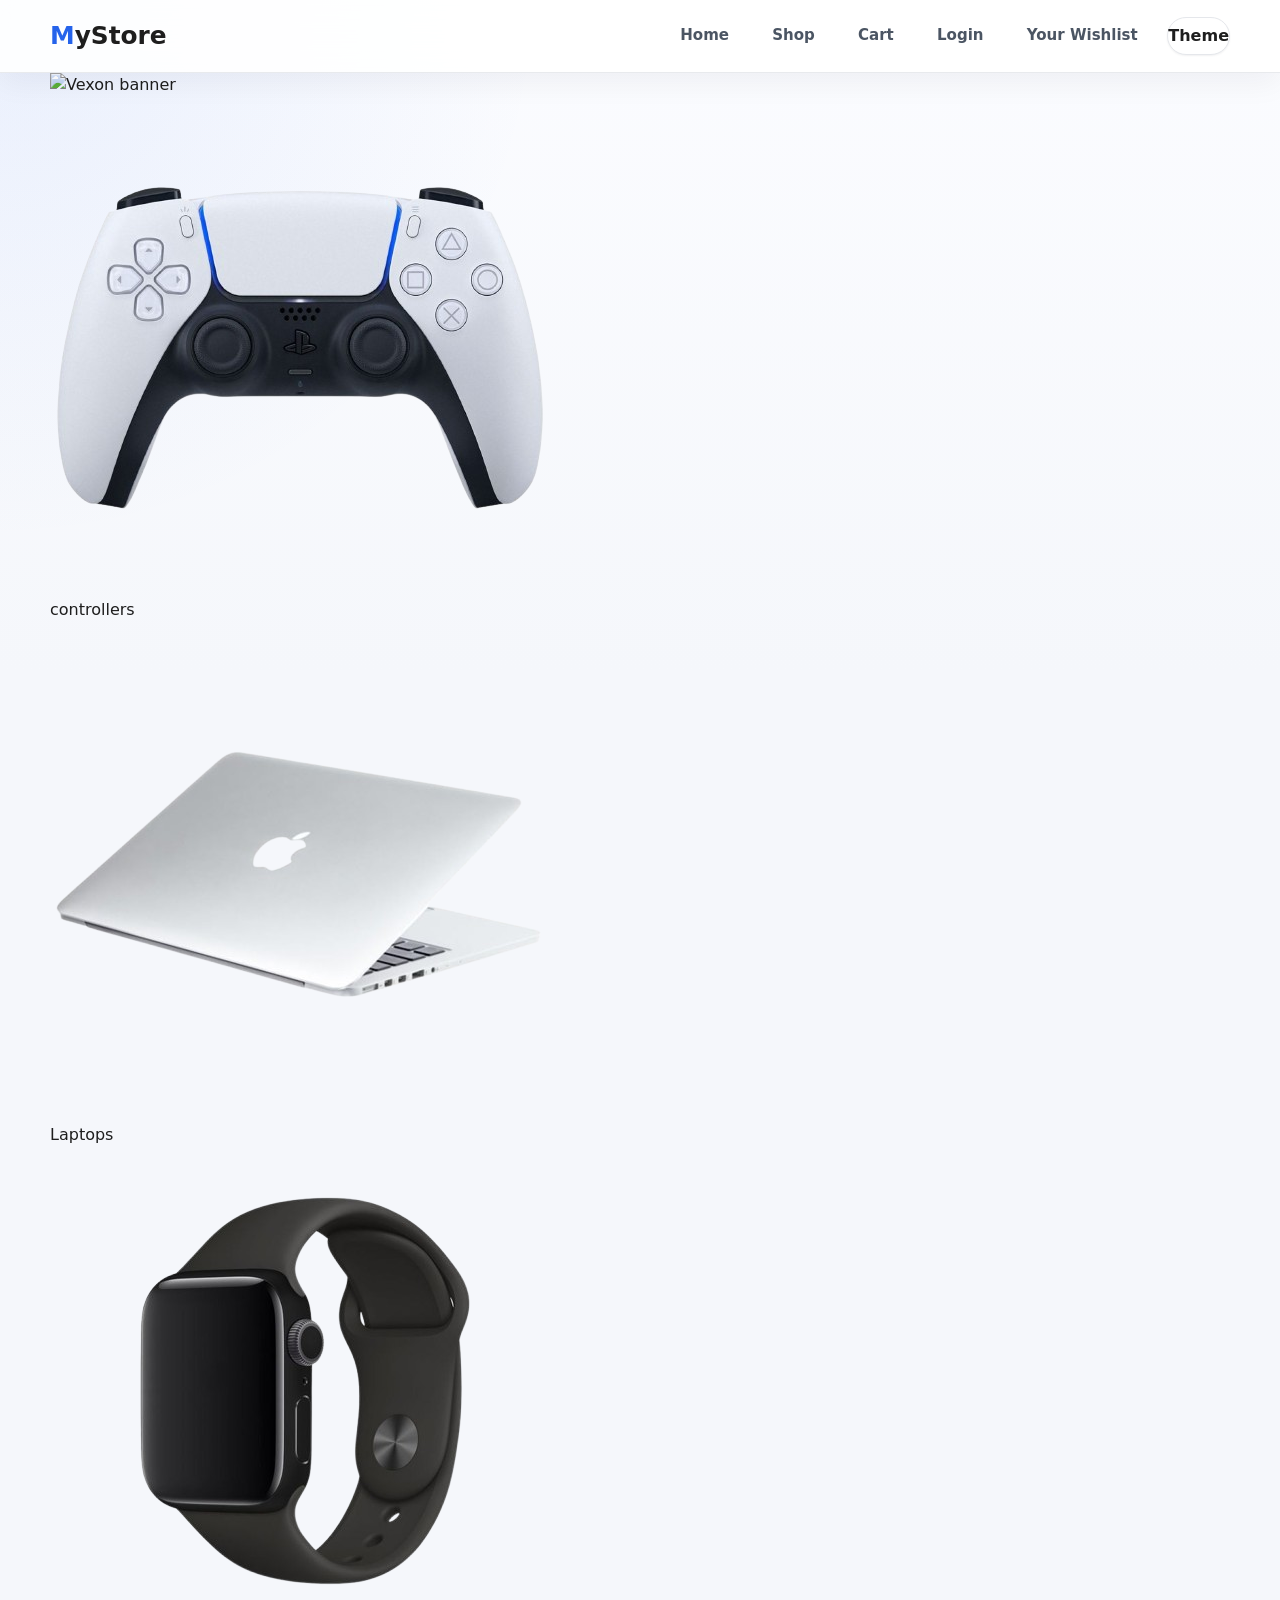
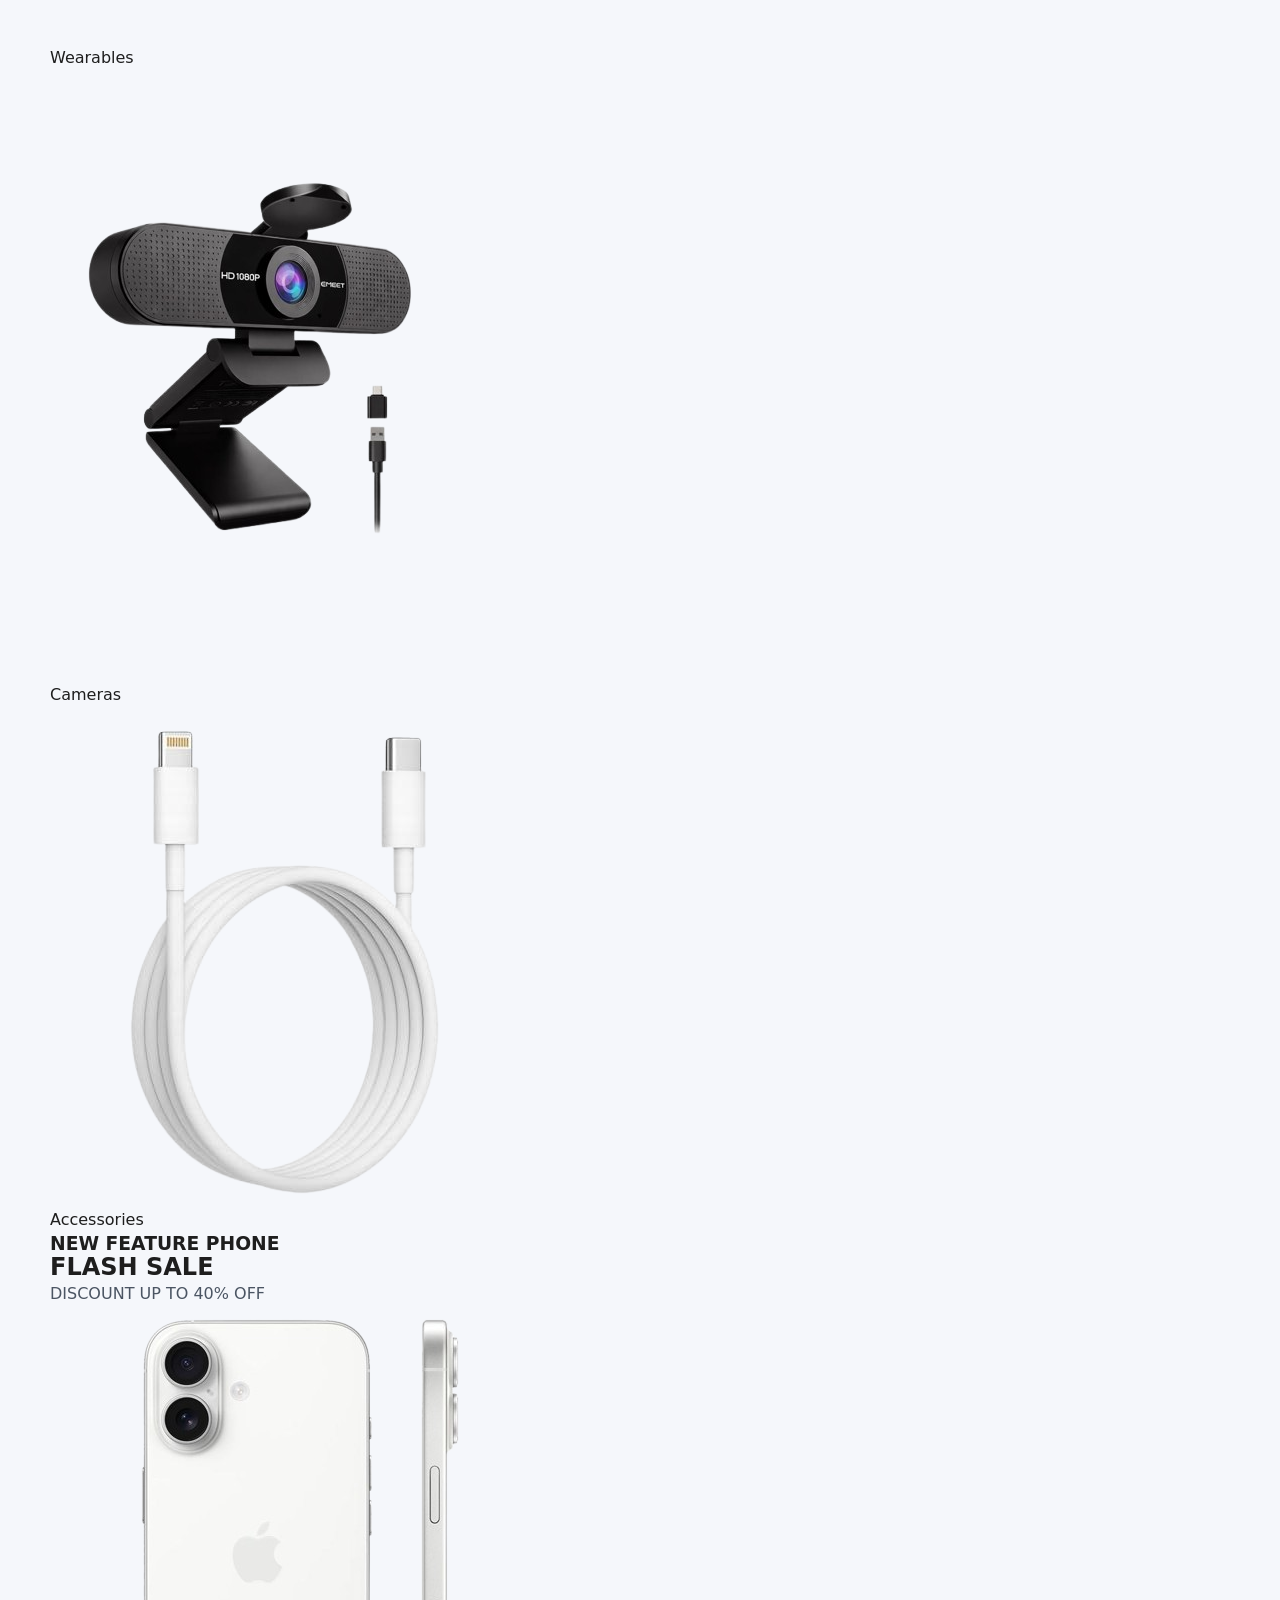
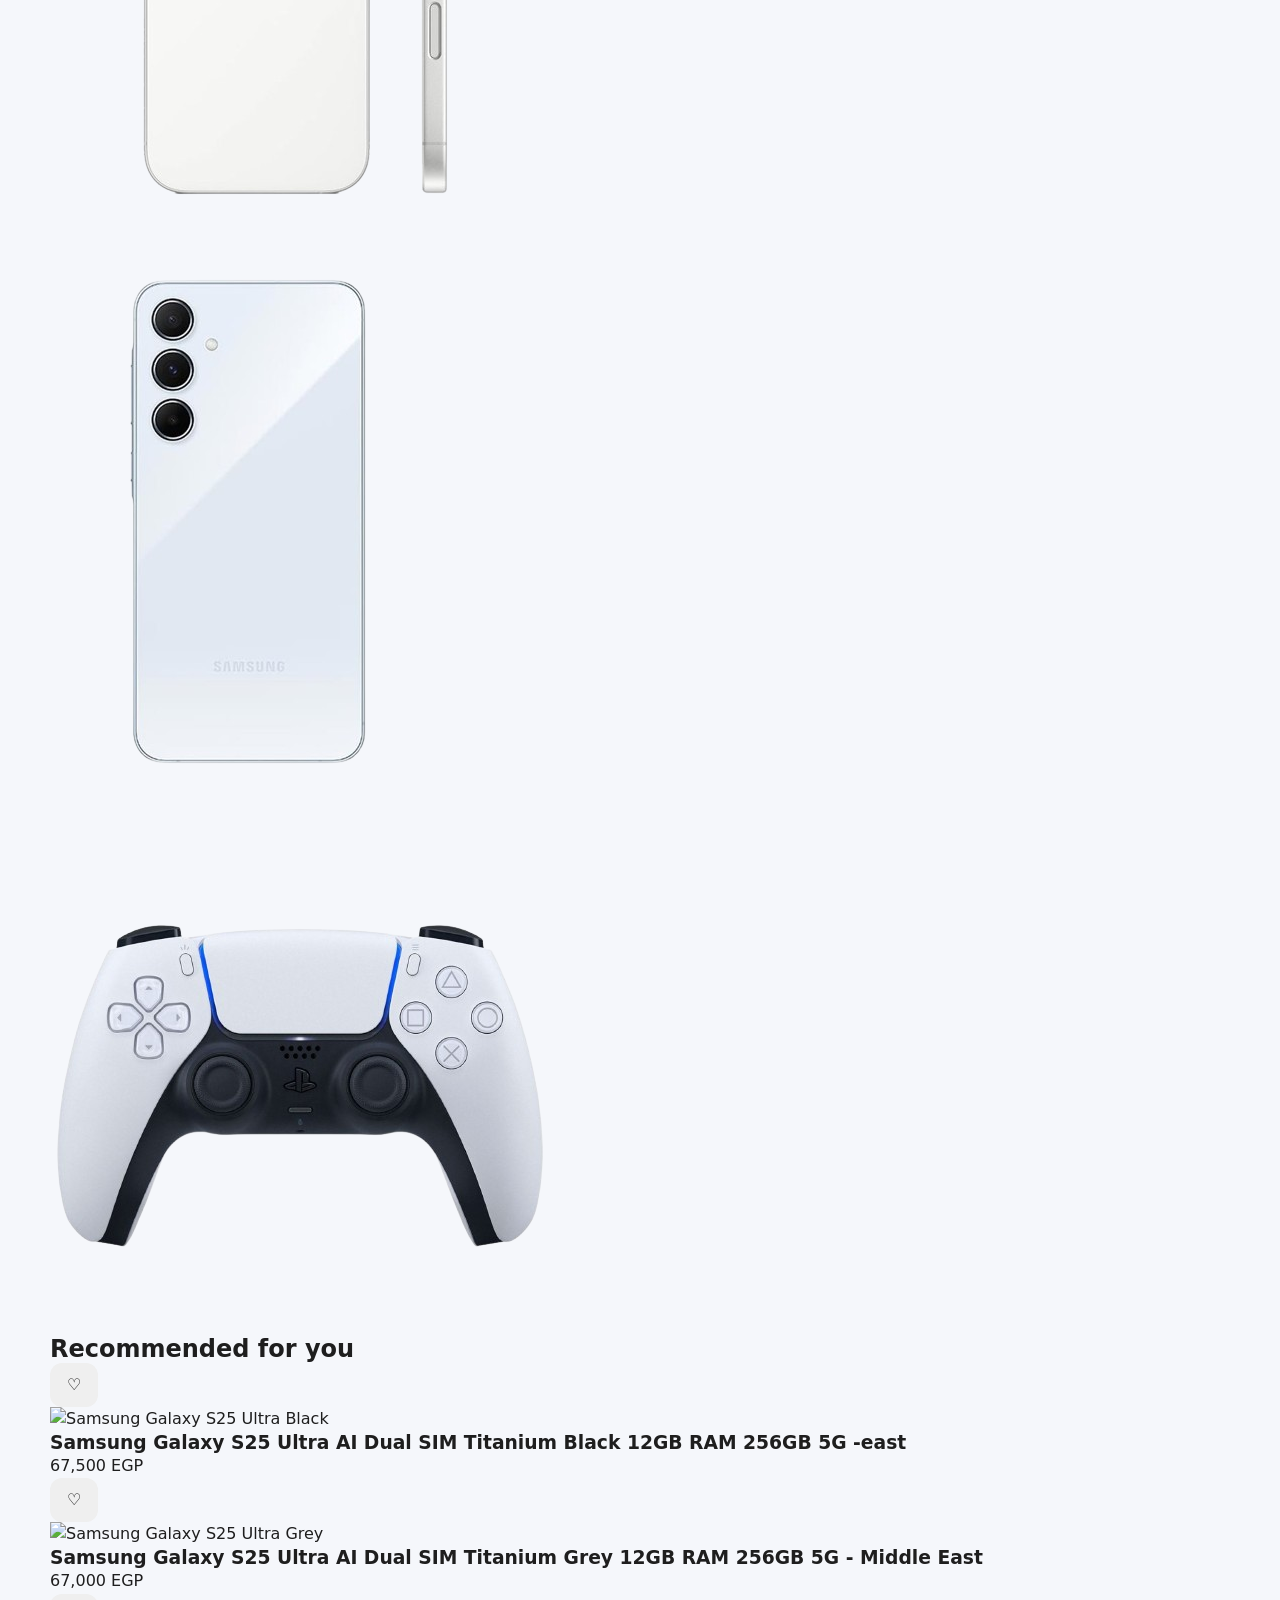
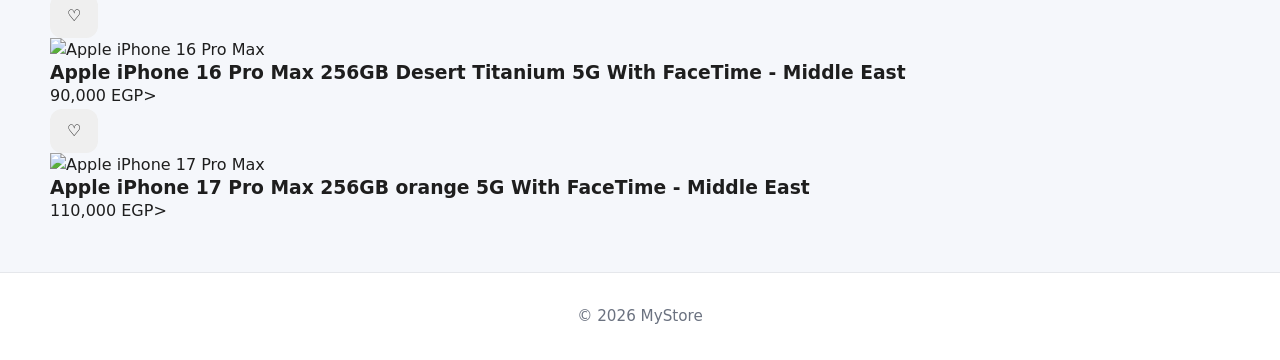
==== pages/index.html @ 829895e4 "Create index.html" ====
<!DOCTYPE html>
<html lang="en">
<head>
  <meta charset="UTF-8" />
  <meta name="viewport" content="width=device-width, initial-scale=1.0"/>
  <title>MyStore</title>
  <link rel="stylesheet" href="../css/style.css">
  <link rel="stylesheet" href="../css/light-theme.css" id="theme-link">
  <link rel="stylesheet" href="../css/index-style.css">
</head>
<body>
      <!-- Navbar -->
  <header id="navbar"></header>

    <!-- Main Content -->
    <main class="container">

        <!-- Main Banner -->
        <section class="main-banner">
            <img src="" alt="Vexon banner" class="banner-img">
        </section>

        <!-- Categories Section -->
        <section class="categories">
            <div class="category-item">
                <div class="controller-container">
                    <img src="../images/products/ps5-controller.png" alt="controller">
                </div>
                <span>controllers</span>
            </div>
            
            <div class="category-item">
                <div class="laptops-container">
                    <img src="../images/products/macbook-pro.png" alt="Laptops">
                </div>
                <span>Laptops</span>
            </div>
            
            <div class="category-item">
                <div class="wearables-container">
                    <img src="../images/products/watch.png" alt="Wearables">
                </div>
                <span>Wearables</span>
            </div>
            
            <div class="category-item">
                <div class="cameras-container">
                    <img src="../images/products/webcam.png" alt="Cameras">
                </div>
                <span>Cameras</span>
            </div>

            <div class="category-item">
                <div class="accessories-container">
                    <img src="../images/products/charging-cable.png" alt="Footwear">
                </div>
                <span>Accessories</span>
            </div>

        </section>

    <!-- Flash Sale Section -->
        <section class="flash-sale">
            <div class="flash-content">
                <div class="flash-text">
                    <h3>NEW FEATURE PHONE</h3>
                    <h2>FLASH SALE</h2>
                    <p>DISCOUNT UP TO 40% OFF</p>
                </div>
                <div class="flash-products">
                <img src="../images/products/iphone15.png" alt="Sale Phone 1">
                <img src="../images/products/galaxy.png" alt="Sale Phone 2">
                <img src="../images/products/ps5-controller.png" alt="Sale Phone 3">
                </div>
            </div>
        </section>

        <section class="recommended-section">
            <h2 class="section-title">Recommended for you</h2>
            
            <div class="carousel-container">
                
                <!-- Card 1: Samsung Galaxy S26 Ultra Black -->
                <div class="product-card">
                    <div class="image-wrapper">
                        <button class="btn-icon btn-wishlist">♡</button>
                        <img src="" alt="Samsung Galaxy S25 Ultra Black">
                    </div>
                    <div class="card-content">
                        <h3 class="product-title">Samsung Galaxy S25 Ultra AI Dual SIM Titanium Black 12GB RAM 256GB 5G -east</h3>
                    <div class="price-block">
                        <span class="currency">67,500 EGP</span>
                    </div>
                    </div>
                </div>

                <!-- Card 2: Samsung Galaxy S25 Ultra Grey -->
                <div class="product-card">
                    <div class="image-wrapper">
                        <button class="btn-icon btn-wishlist">♡</button>
                        <img src="" alt="Samsung Galaxy S25 Ultra Grey">
                    </div>
                    <div class="card-content">
                        <h3 class="product-title">Samsung Galaxy S25 Ultra AI Dual SIM Titanium Grey 12GB RAM 256GB 5G - Middle East</h3>
                    <div class="price-block">
                        <span class="currency">67,000 EGP</span>
                    </div>
                    </div>
                </div>

                <!-- Card 3: Apple iPhone 16 Pro Max -->
                <div class="product-card">
                    <div class="image-wrapper">
                        <button class="btn-icon btn-wishlist">♡</button>
                        <img src="" alt="Apple iPhone 16 Pro Max">
                    </div>
                    <div class="card-content">
                        <h3 class="product-title">Apple iPhone 16 Pro Max 256GB Desert Titanium 5G With FaceTime - Middle East</h3>
                    </div>
                    <div class="price-block">
                        <span class="currency">90,000 EGP</span>>
                    </div>
                    </div>
                </div>

                <!-- Card 4: Apple iPhone 17 Pro Max -->
                <div class="product-card">
                    <div class="image-wrapper">
                        <button class="btn-icon btn-wishlist">♡</button>
                        <img src="" alt="Apple iPhone 17 Pro Max">
                    </div>
                    <div class="card-content">
                        <h3 class="product-title">Apple iPhone 17 Pro Max 256GB  orange 5G With FaceTime - Middle East</h3>
                    </div>
                    <div class="price-block">
                        <span class="currency">110,000 EGP</span>>
                    </div>
                    </div>
                </div>
            </div>
        </section>  
    </main>
     <!-- Footer -->
    <footer id="footer"></footer>

    <script src="../js/main.js"></script
</body>
</html>
---- css/style.css ----
/* ==========================================================================
   MyStore Global Stylesheet
   by usef + some help form codex
   ========================================================================== */

/* Reset */
*,
*::before,
*::after {
  box-sizing: border-box;
}

* {
  margin: 0;
  padding: 0;
}

html {
  min-height: 100%;
  scroll-behavior: smooth;
  -webkit-text-size-adjust: 100%;
}

body {
  min-height: 100vh;
  text-rendering: optimizeLegibility;
}

img,
picture,
svg,
video,
canvas {
  display: block;
  max-width: 100%;
}

button,
input,
textarea,
select {
  font: inherit;
}

button {
  cursor: pointer;
}

a {
  color: inherit;
  text-decoration: none;
}

ul,
ol {
  list-style: none;
}

/* Base tokens are structural. Theme files provide color values. */
:root {
  --space-1: 0.25rem;
  --space-2: 0.5rem;
  --space-3: 0.75rem;
  --space-4: 1rem;
  --space-5: 1.25rem;
  --space-6: 1.5rem;
  --space-8: 2rem;
  --space-10: 2.5rem;
  --space-12: 3rem;

  --radius-xs: 0.375rem;
  --radius-sm: 0.5rem;
  --radius-md: 0.75rem;
  --radius-lg: 1rem;
  --radius-xl: 1.25rem;
  --radius-pill: 999px;

  --container: 1180px;
  --transition-fast: 160ms ease;
  --transition: 240ms ease;
  --transition-slow: 360ms ease;

  /* Safe defaults; light-theme.css and dark-theme.css override these. */
  --bg-color: Canvas;
  --bg-gradient: none;
  --card-color: Canvas;
  --card-elevated: Canvas;
  --card-muted: Canvas;
  --text-color: CanvasText;
  --secondary-text: GrayText;
  --muted-color: GrayText;
  --primary-color: LinkText;
  --primary-hover: LinkText;
  --primary-soft: transparent;
  --accent-color: LinkText;
  --success-color: LinkText;
  --danger-color: Mark;
  --danger-soft: transparent;
  --danger-hover: transparent;
  --border-color: GrayText;
  --border-strong: GrayText;
  --input-placeholder: GrayText;
  --button-text-on-primary: Canvas;
  --selection-bg: Highlight;
  --navbar-bg: Canvas;
  --footer-bg: Canvas;
  --glass-color: Canvas;
  --glass-strong: Canvas;
  --search-divider: GrayText;
  --primary-border-soft: GrayText;
  --danger-border-soft: GrayText;
  --danger-border-strong: GrayText;
  --product-media-bg: Canvas;
  --product-image-shadow: none;
  --empty-state-bg: Canvas;
  --focus-ring: 0 0 0 4px transparent;
  --shadow-xs: none;
  --shadow-sm: none;
  --shadow-md: none;
  --shadow-lg: none;
  --primary-shadow: none;
  --primary-shadow-hover: none;
  --navbar-border: var(--border-color);
  --navbar-shadow: none;

  /* Backward-compatible aliases used by page-level styles. */
  --bg: var(--bg-color);
  --surface: var(--card-color);
  --surface-raised: var(--card-elevated);
  --surface-muted: var(--card-muted);
  --text: var(--text-color);
  --text-soft: var(--secondary-text);
  --muted: var(--muted-color);
  --border: var(--border-color);
  --primary: var(--primary-color);
  --primary-dark: var(--primary-hover);
  --accent: var(--accent-color);
  --color-brand: var(--primary-color);
  --color-brand-strong: var(--primary-hover);
  --color-brand-soft: var(--primary-soft);
  --color-accent: var(--accent-color);
  --color-success: var(--success-color);
  --color-danger: var(--danger-color);
  --color-danger-soft: var(--danger-soft);
  --ring: var(--focus-ring);
}

/* Typography */
body {
  background: var(--bg-gradient), var(--bg-color);
  color: var(--text-color);
  font-family:
    Inter, ui-sans-serif, system-ui, -apple-system, BlinkMacSystemFont, "Segoe UI",
    Arial, sans-serif;
  font-size: 16px;
  line-height: 1.55;
  transition:
    background-color var(--transition),
    color var(--transition);
}

h1,
h2,
h3,
h4,
h5,
h6 {
  color: var(--text-color);
  font-weight: 800;
  letter-spacing: 0;
  line-height: 1.15;
}

p {
  color: var(--secondary-text);
}

::selection {
  background: var(--selection-bg);
}

/* Layout */
.container,
.Container {
  width: min(var(--container), calc(100% - 2rem));
  margin-inline: auto;
}

main {
  width: 100%;
}

/* Buttons */
button,
.btn-primary,
.Btn-primary,
.btn-secondary {
  min-height: 2.75rem;
  border: 1px solid transparent;
  border-radius: var(--radius-md);
  display: inline-flex;
  align-items: center;
  justify-content: center;
  gap: var(--space-2);
  padding: 0.75rem 1rem;
  font-weight: 750;
  line-height: 1;
  transition:
    transform var(--transition-fast),
    box-shadow var(--transition-fast),
    background-color var(--transition-fast),
    border-color var(--transition-fast),
    color var(--transition-fast);
}

button:disabled {
  cursor: not-allowed;
  opacity: 0.52;
}

.btn-primary,
.Btn-primary {
  background: linear-gradient(180deg, var(--primary-color), var(--primary-hover));
  color: var(--button-text-on-primary);
  box-shadow: var(--primary-shadow);
}

.btn-primary:hover,
.Btn-primary:hover {
  transform: translateY(-1px);
  box-shadow: var(--primary-shadow-hover);
}

.btn-secondary {
  background: var(--card-color);
  border-color: var(--border-color);
  color: var(--text-color);
  box-shadow: var(--shadow-xs);
}

.btn-secondary:hover {
  background: var(--card-muted);
  border-color: var(--border-strong);
  transform: translateY(-1px);
}

/* Inputs */
input,
textarea,
select {
  width: 100%;
  border: 1px solid var(--border-color);
  border-radius: var(--radius-md);
  background: var(--card-color);
  color: var(--text-color);
  padding: 0.8rem 0.95rem;
  outline: none;
  box-shadow: var(--shadow-xs);
  transition:
    border-color var(--transition-fast),
    box-shadow var(--transition-fast),
    background-color var(--transition-fast);
}

input::placeholder,
textarea::placeholder {
  color: var(--input-placeholder);
}

input:focus,
textarea:focus,
select:focus {
  border-color: var(--primary-color);
  box-shadow: var(--focus-ring), var(--shadow-xs);
}

/* Navbar */
#navbar,
#Navbar {
  position: sticky;
  top: 0;
  z-index: 50;
  border-bottom: 1px solid var(--navbar-border);
  background: var(--navbar-bg);
  box-shadow: var(--navbar-shadow);
  backdrop-filter: blur(18px);
}

#navbar .navbar,
#Navbar .navbar {
  width: min(var(--container), calc(100% - 2rem));
  min-height: 4.5rem;
  margin-inline: auto;
  display: flex;
  align-items: center;
  justify-content: space-between;
  gap: var(--space-6);
}

#navbar h2,
#Navbar h2 {
  color: var(--text-color);
  font-size: clamp(1.25rem, 2vw, 1.55rem);
  font-weight: 900;
}

#navbar h2::first-letter,
#Navbar h2::first-letter {
  color: var(--primary-color);
}

#navbar ul,
#Navbar ul {
  display: flex;
  align-items: center;
  gap: clamp(0.35rem, 1.5vw, 1rem);
  flex-wrap: wrap;
}

#navbar li,
#Navbar li {
  display: flex;
  align-items: center;
}

#navbar a,
#Navbar a {
  border-radius: var(--radius-pill);
  color: var(--secondary-text);
  display: inline-flex;
  align-items: center;
  min-height: 2.35rem;
  padding: 0.55rem 0.85rem;
  font-size: 0.94rem;
  font-weight: 700;
  transition:
    background-color var(--transition-fast),
    color var(--transition-fast);
}

#navbar a:hover,
#Navbar a:hover {
  background: var(--primary-soft);
  color: var(--primary-hover);
}

#navbar button,
#Navbar button {
  min-width: 2.35rem;
  min-height: 2.35rem;
  border-color: var(--border-color);
  border-radius: var(--radius-pill);
  background: var(--card-color);
  color: var(--text-color);
  padding: 0;
  box-shadow: var(--shadow-xs);
}

#navbar button:hover,
#Navbar button:hover {
  border-color: var(--primary-color);
  color: var(--primary-color);
  transform: translateY(-1px);
}

/* Footer */
#footer {
  margin-top: var(--space-12);
  border-top: 1px solid var(--border-color);
  background: var(--footer-bg);
  color: var(--muted-color);
  padding: var(--space-8) var(--space-4);
}

#footer p {
  color: var(--muted-color);
  font-size: 0.95rem;
}

/* Utilities */
.hidden,
.Hidden {
  display: none !important;
}

.text-center {
  text-align: center !important;
}

.mt-20 {
  margin-top: 1.25rem !important;
}

.mb-20 {
  margin-bottom: 1.25rem !important;
}

.sr-only {
  position: absolute;
  width: 1px;
  height: 1px;
  overflow: hidden;
  clip: rect(0, 0, 0, 0);
  white-space: nowrap;
}

/* Responsive Base */
@media (max-width: 760px) {
  body {
    font-size: 15px;
  }

  .container,
  .Container {
    width: min(100% - 1rem, var(--container));
  }

  #navbar .navbar,
  #Navbar .navbar {
    min-height: auto;
    padding-block: var(--space-3);
    flex-direction: column;
    align-items: stretch;
    gap: var(--space-3);
  }

  #navbar ul,
  #Navbar ul {
    justify-content: center;
    gap: var(--space-2);
  }

  #navbar a,
  #Navbar a {
    min-height: 2.2rem;
    padding-inline: 0.7rem;
    font-size: 0.88rem;
  }
}

@media (prefers-reduced-motion: reduce) {
  *,
  *::before,
  *::after {
    scroll-behavior: auto !important;
    transition-duration: 1ms !important;
    animation-duration: 1ms !important;
    animation-iteration-count: 1 !important;
  }
}
---- css/light-theme.css ----
/* ==========================================================================
   MyStore Light Theme
   By usef
   ========================================================================== */

:root {
  color-scheme: light;

  --bg-color: #f5f7fb;
  --bg-gradient:
    radial-gradient(circle at top left, rgba(37, 99, 235, 0.08), transparent 34rem),
    linear-gradient(180deg, #fbfcff 0%, #f5f7fb 42rem);
  --card-color: #ffffff;
  --card-elevated: #ffffff;
  --card-muted: #f1f4f9;
  --text-color: #1e1e1e;
  --secondary-text: #4b5563;
  --muted-color: #6b7280;

  --primary-color: #2563eb;
  --primary-hover: #1d4ed8;
  --primary-soft: #eaf2ff;
  --accent-color: #f59e0b;
  --success-color: #0e9f6e;
  --danger-color: #dc2626;
  --danger-soft: #fff1f2;
  --danger-hover: #ffe4e6;
  --button-text-on-primary: #ffffff;

  --border-color: #e5e7eb;
  --border-strong: #cfd6e3;
  --input-placeholder: #9aa3b2;
  --selection-bg: rgba(37, 99, 235, 0.18);

  --navbar-bg: rgba(255, 255, 255, 0.88);
  --navbar-border: rgba(229, 231, 235, 0.86);
  --navbar-shadow: 0 10px 30px rgba(15, 23, 42, 0.05);
  --footer-bg: #ffffff;

  --glass-color: rgba(255, 255, 255, 0.78);
  --glass-strong: rgba(255, 255, 255, 0.88);
  --search-divider: rgba(227, 231, 239, 0.72);
  --primary-border-soft: rgba(37, 99, 235, 0.22);
  --danger-border-soft: rgba(220, 38, 38, 0.18);
  --danger-border-strong: rgba(220, 38, 38, 0.28);
  --product-media-bg:
    linear-gradient(145deg, rgba(246, 247, 251, 0.7), rgba(234, 242, 255, 0.9)),
    #f1f4f9;
  --product-image-shadow: drop-shadow(0 18px 22px rgba(15, 23, 42, 0.14));
  --empty-state-bg:
    linear-gradient(180deg, rgba(234, 242, 255, 0.76), rgba(255, 255, 255, 0.92)),
    #ffffff;

  --shadow-xs: 0 1px 2px rgba(15, 23, 42, 0.06);
  --shadow-sm: 0 6px 18px rgba(15, 23, 42, 0.08);
  --shadow-md: 0 14px 36px rgba(15, 23, 42, 0.1);
  --shadow-lg: 0 24px 60px rgba(15, 23, 42, 0.14);
  --primary-shadow: 0 12px 24px rgba(37, 99, 235, 0.22);
  --primary-shadow-hover: 0 16px 30px rgba(37, 99, 235, 0.28);
  --focus-ring: 0 0 0 4px rgba(37, 99, 235, 0.16);

  /* Backward-compatible aliases used by existing page styles. */
  --bg: var(--bg-color);
  --surface: var(--card-color);
  --surface-raised: var(--card-elevated);
  --surface-muted: var(--card-muted);
  --text: var(--text-color);
  --text-soft: var(--secondary-text);
  --muted: var(--muted-color);
  --border: var(--border-color);
  --primary: var(--primary-color);
  --primary-dark: var(--primary-hover);
  --accent: var(--accent-color);
  --color-brand: var(--primary-color);
  --color-brand-strong: var(--primary-hover);
  --color-brand-soft: var(--primary-soft);
  --color-accent: var(--accent-color);
  --color-success: var(--success-color);
  --color-danger: var(--danger-color);
  --color-danger-soft: var(--danger-soft);
  --ring: var(--focus-ring);
}
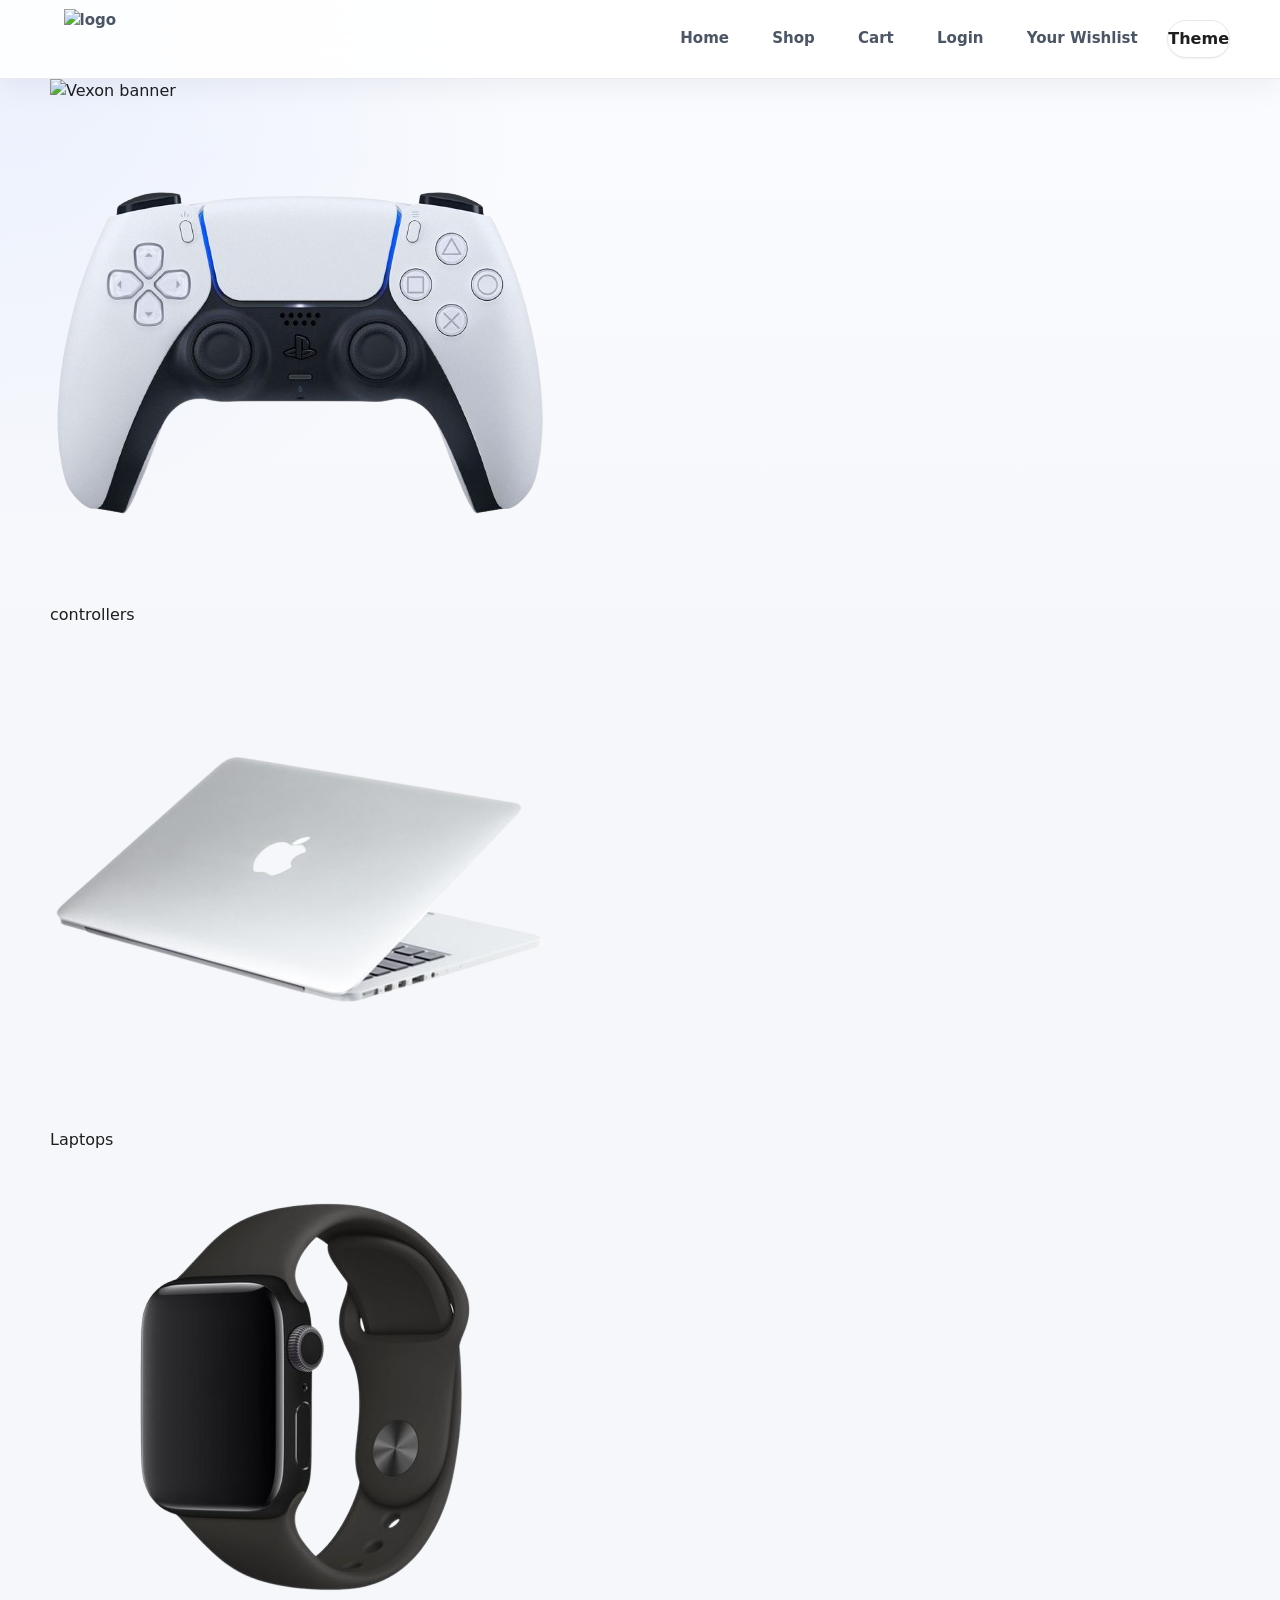
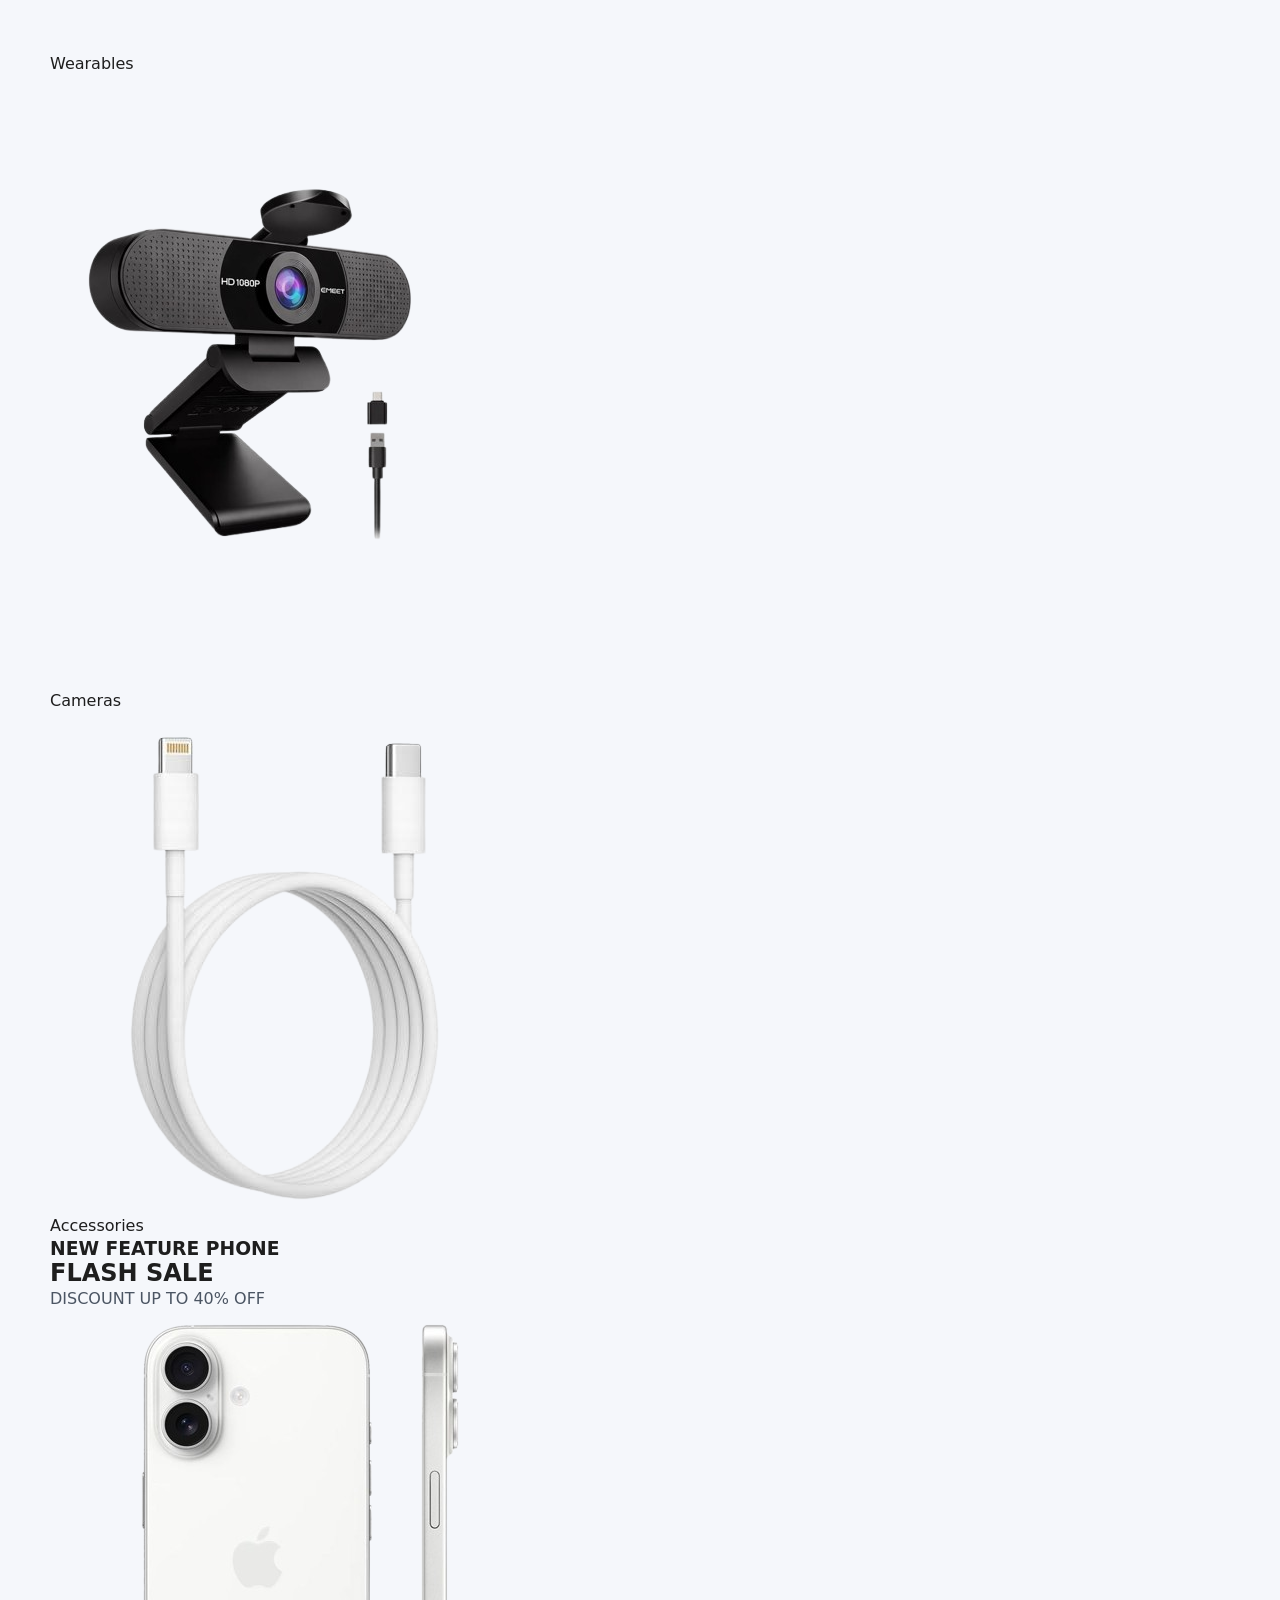
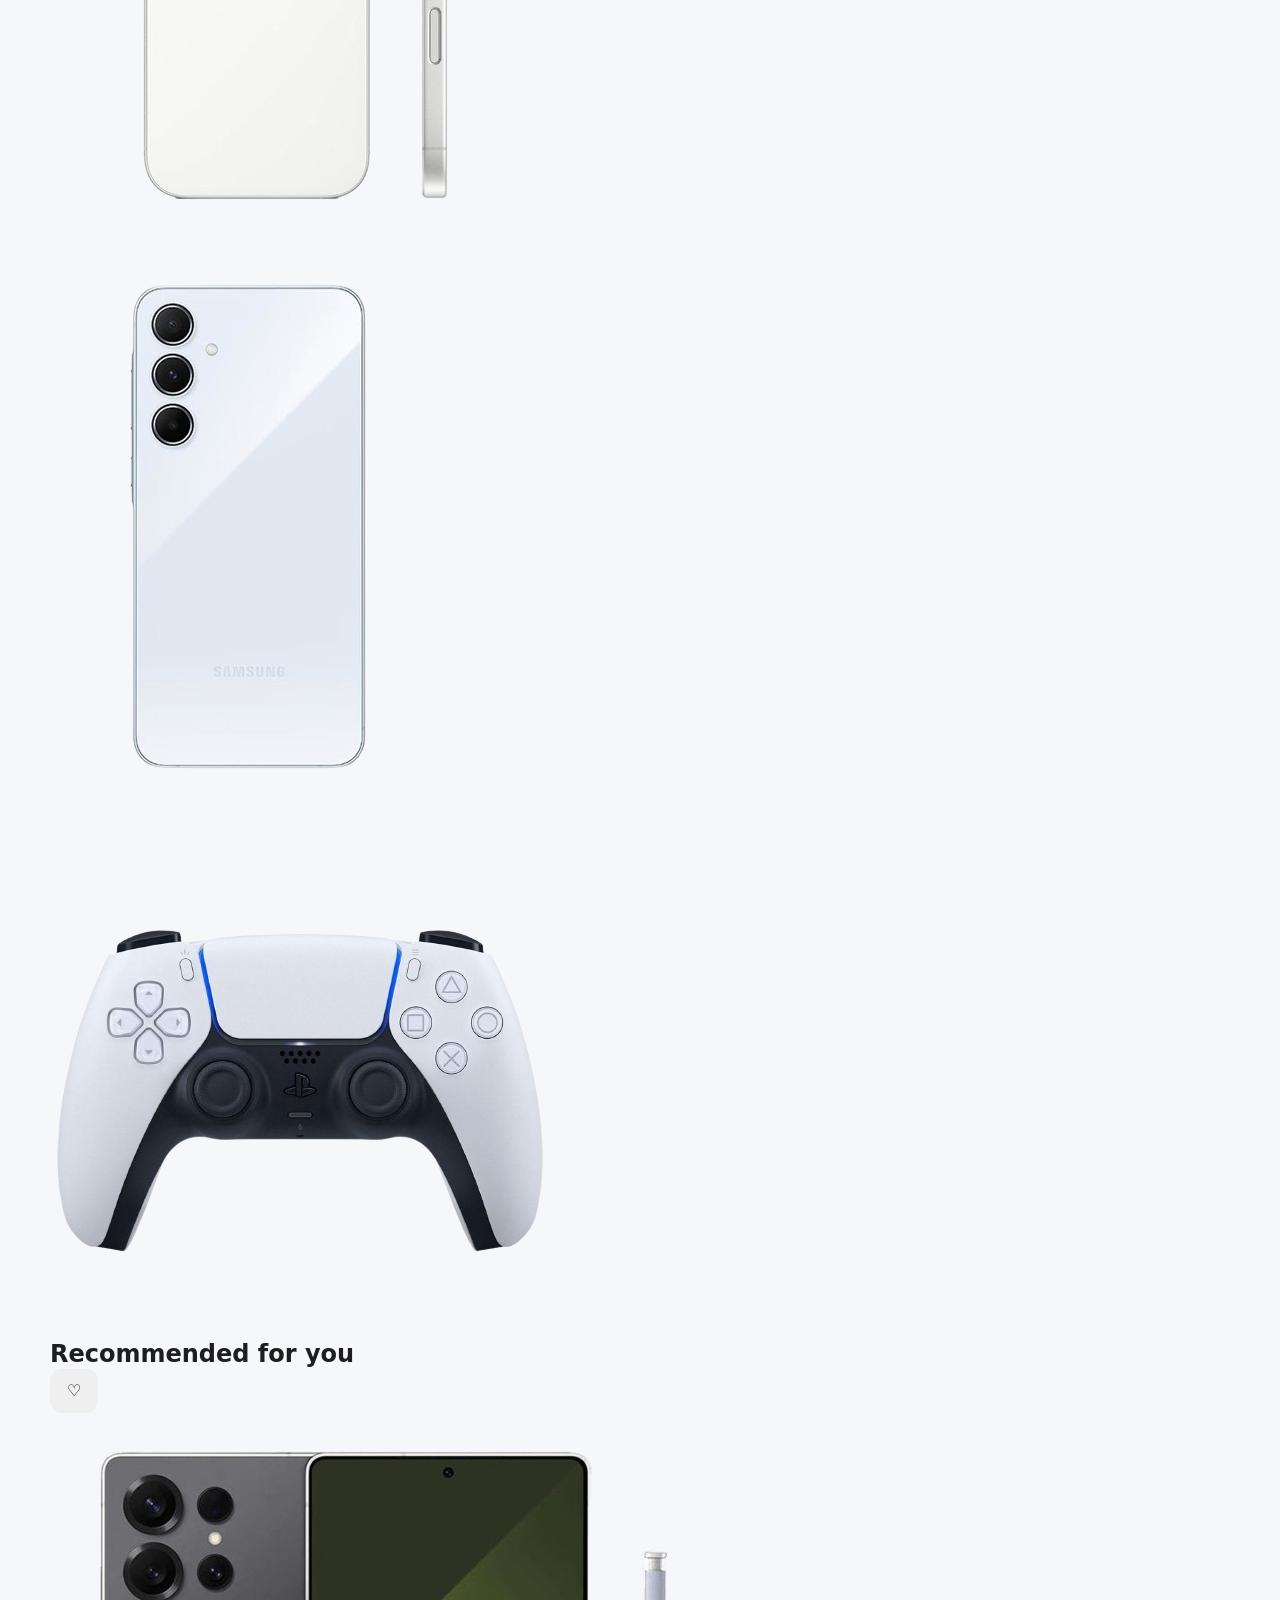
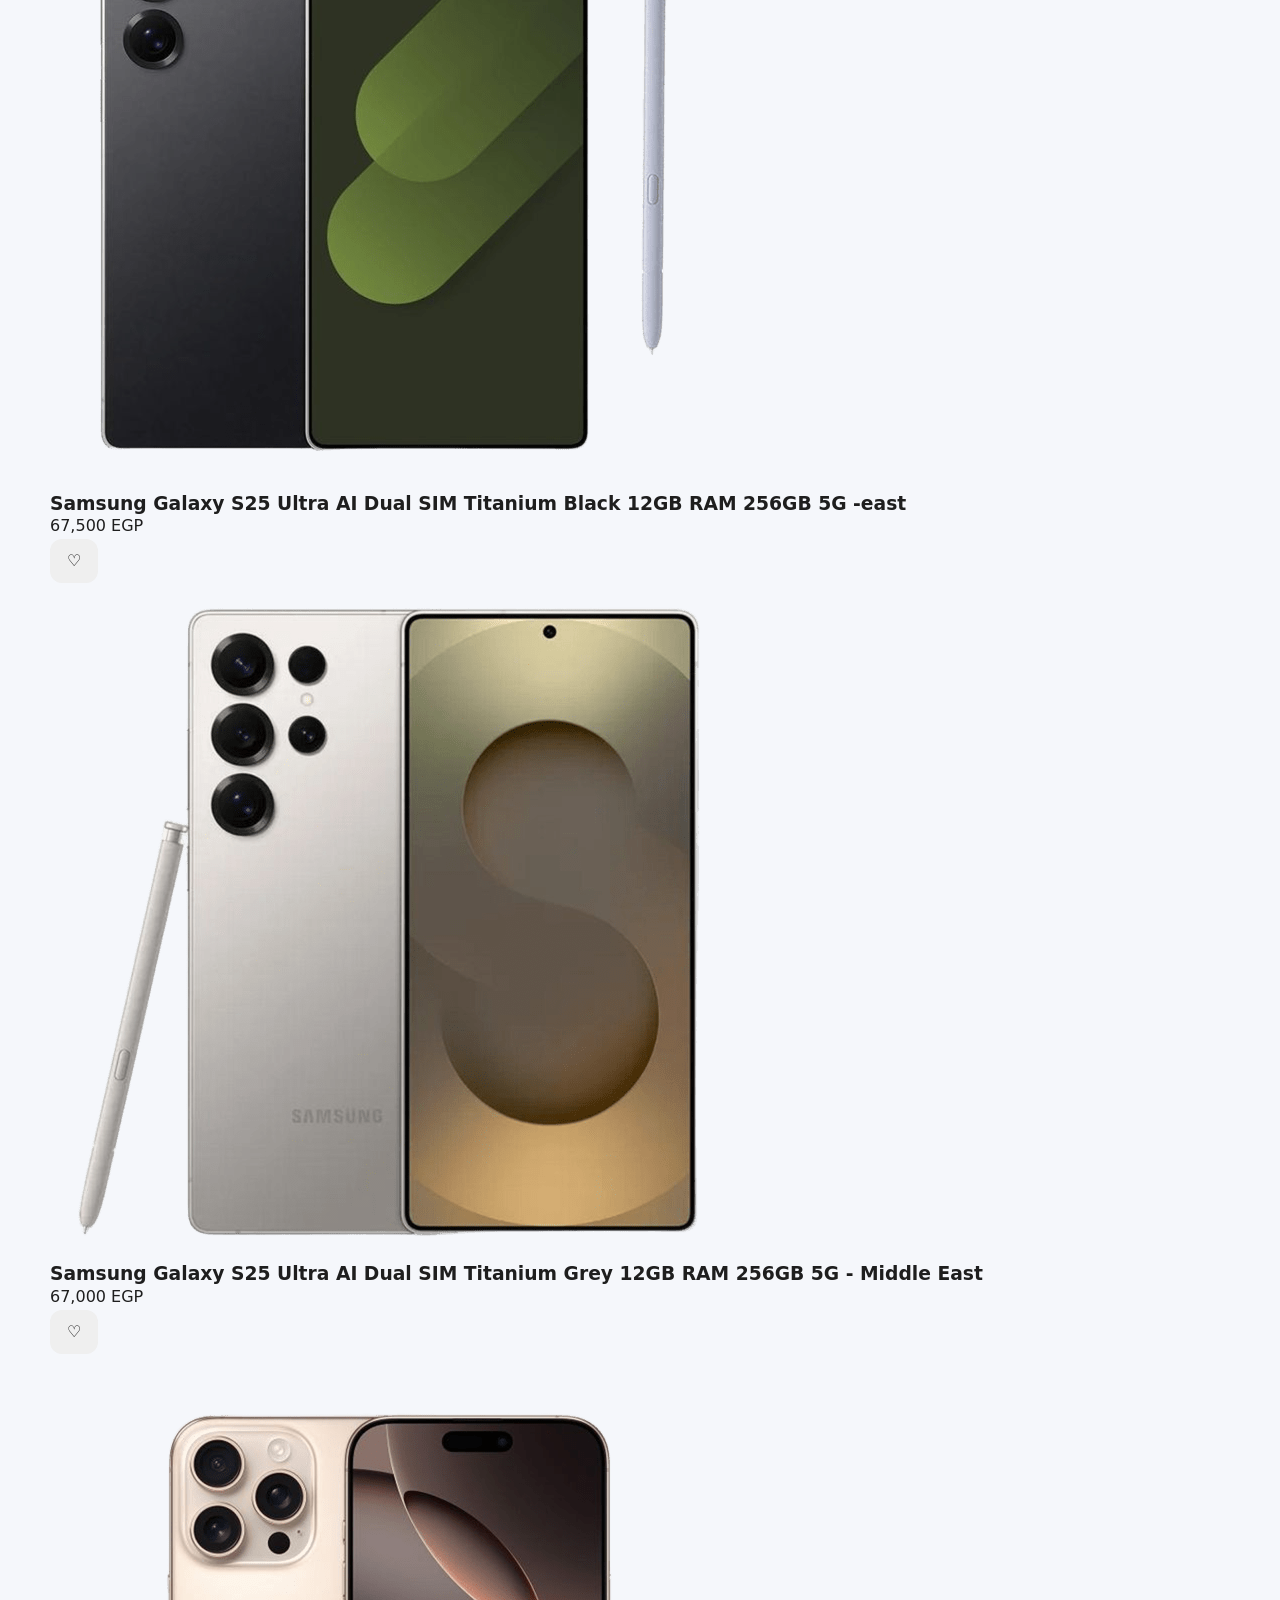
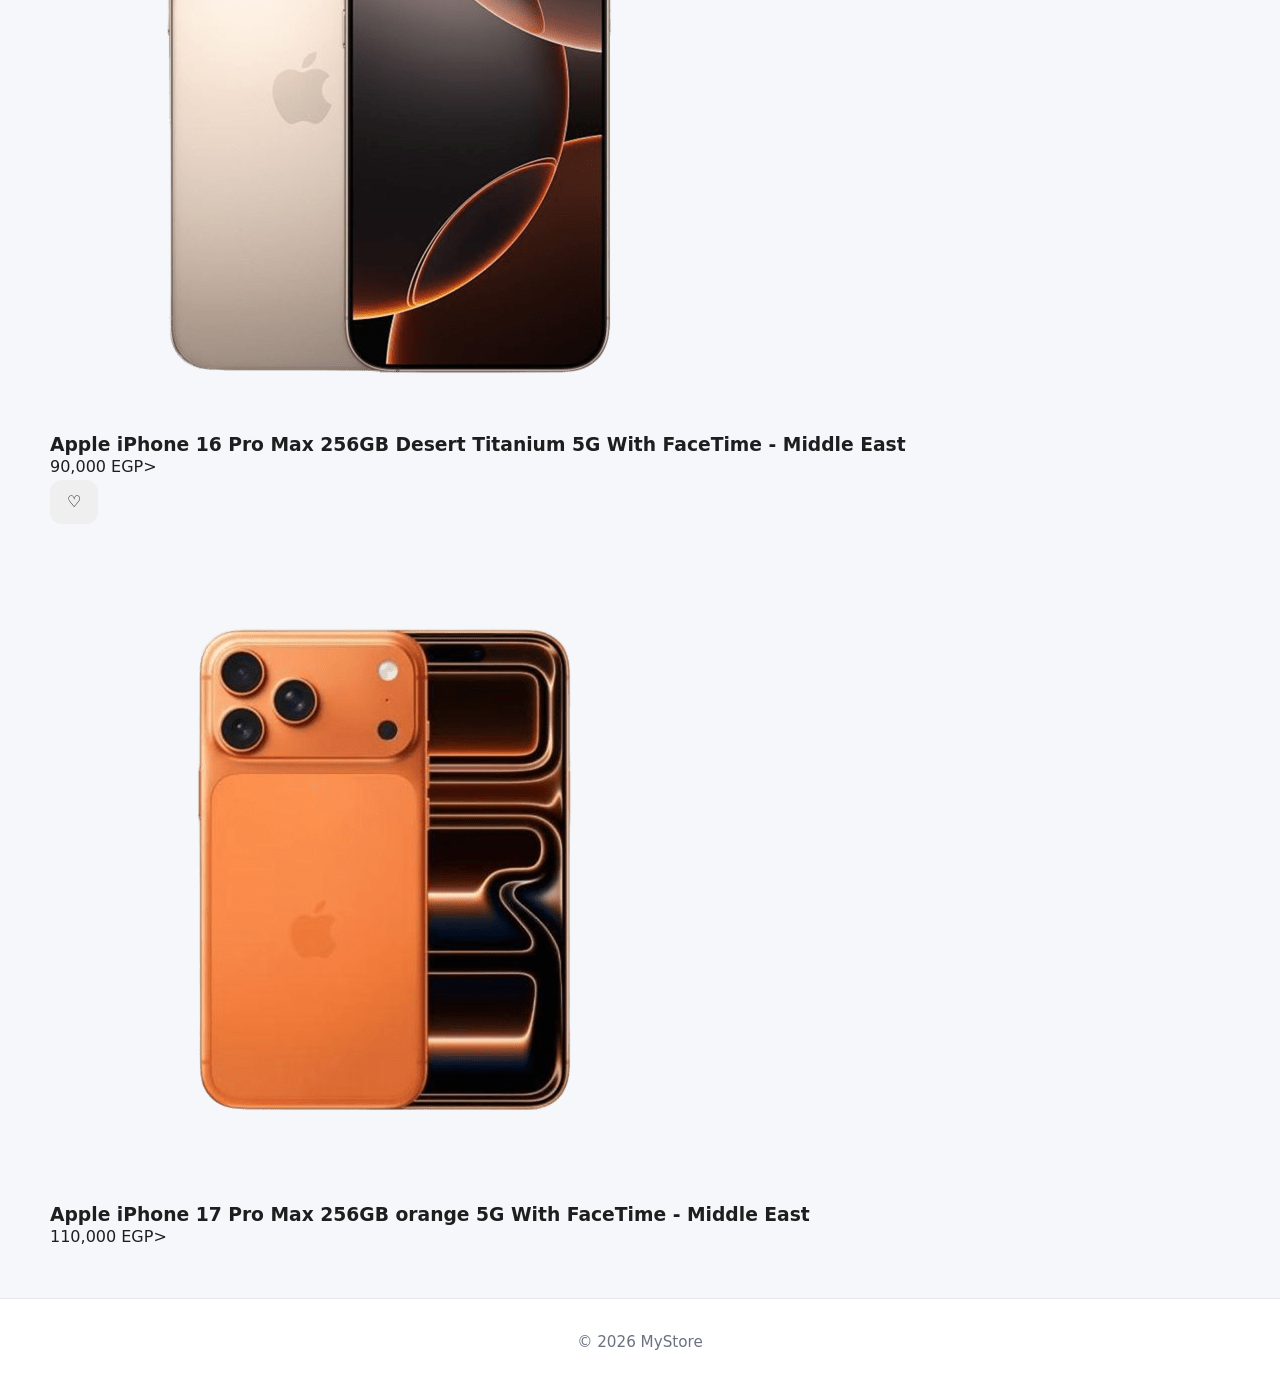
==== commit 279ef941: "Update product images in index.html" ====
--- a/pages/index.html
+++ b/pages/index.html
@@ -17,7 +17,7 @@
 
         <!-- Main Banner -->
         <section class="main-banner">
-            <img src="" alt="Vexon banner" class="banner-img">
+            <img src="../images/products/banner.png" alt="Vexon banner" class="banner-img">
         </section>
 
         <!-- Categories Section -->
@@ -84,7 +84,7 @@
                 <div class="product-card">
                     <div class="image-wrapper">
                         <button class="btn-icon btn-wishlist">♡</button>
-                        <img src="" alt="Samsung Galaxy S25 Ultra Black">
+                        <img src="../images/products/1.png" alt="Samsung Galaxy S25 Ultra Black">
                     </div>
                     <div class="card-content">
                         <h3 class="product-title">Samsung Galaxy S25 Ultra AI Dual SIM Titanium Black 12GB RAM 256GB 5G -east</h3>
@@ -98,7 +98,7 @@
                 <div class="product-card">
                     <div class="image-wrapper">
                         <button class="btn-icon btn-wishlist">♡</button>
-                        <img src="" alt="Samsung Galaxy S25 Ultra Grey">
+                        <img src="../images/products/3.png" alt="Samsung Galaxy S25 Ultra Grey">
                     </div>
                     <div class="card-content">
                         <h3 class="product-title">Samsung Galaxy S25 Ultra AI Dual SIM Titanium Grey 12GB RAM 256GB 5G - Middle East</h3>
@@ -112,7 +112,7 @@
                 <div class="product-card">
                     <div class="image-wrapper">
                         <button class="btn-icon btn-wishlist">♡</button>
-                        <img src="" alt="Apple iPhone 16 Pro Max">
+                        <img src="../images/products/4.png" alt="Apple iPhone 16 Pro Max">
                     </div>
                     <div class="card-content">
                         <h3 class="product-title">Apple iPhone 16 Pro Max 256GB Desert Titanium 5G With FaceTime - Middle East</h3>
@@ -127,7 +127,7 @@
                 <div class="product-card">
                     <div class="image-wrapper">
                         <button class="btn-icon btn-wishlist">♡</button>
-                        <img src="" alt="Apple iPhone 17 Pro Max">
+                        <img src="../images/products/2.png" alt="Apple iPhone 17 Pro Max">
                     </div>
                     <div class="card-content">
                         <h3 class="product-title">Apple iPhone 17 Pro Max 256GB  orange 5G With FaceTime - Middle East</h3>
--- a/css/style.css
+++ b/css/style.css
@@ -1,6 +1,6 @@
 /* ==========================================================================
    MyStore Global Stylesheet
-   by usef + some help form codex
+   Theme-neutral reset, tokens, typography, controls, navbar, footer, utilities
    ========================================================================== */
 
 /* Reset */
@@ -304,9 +304,9 @@
   font-weight: 900;
 }
 
-#navbar h2::first-letter,
-#Navbar h2::first-letter {
-  color: var(--primary-color);
+.logo img {
+  height: 60px;
+  cursor: pointer;
 }
 
 #navbar ul,
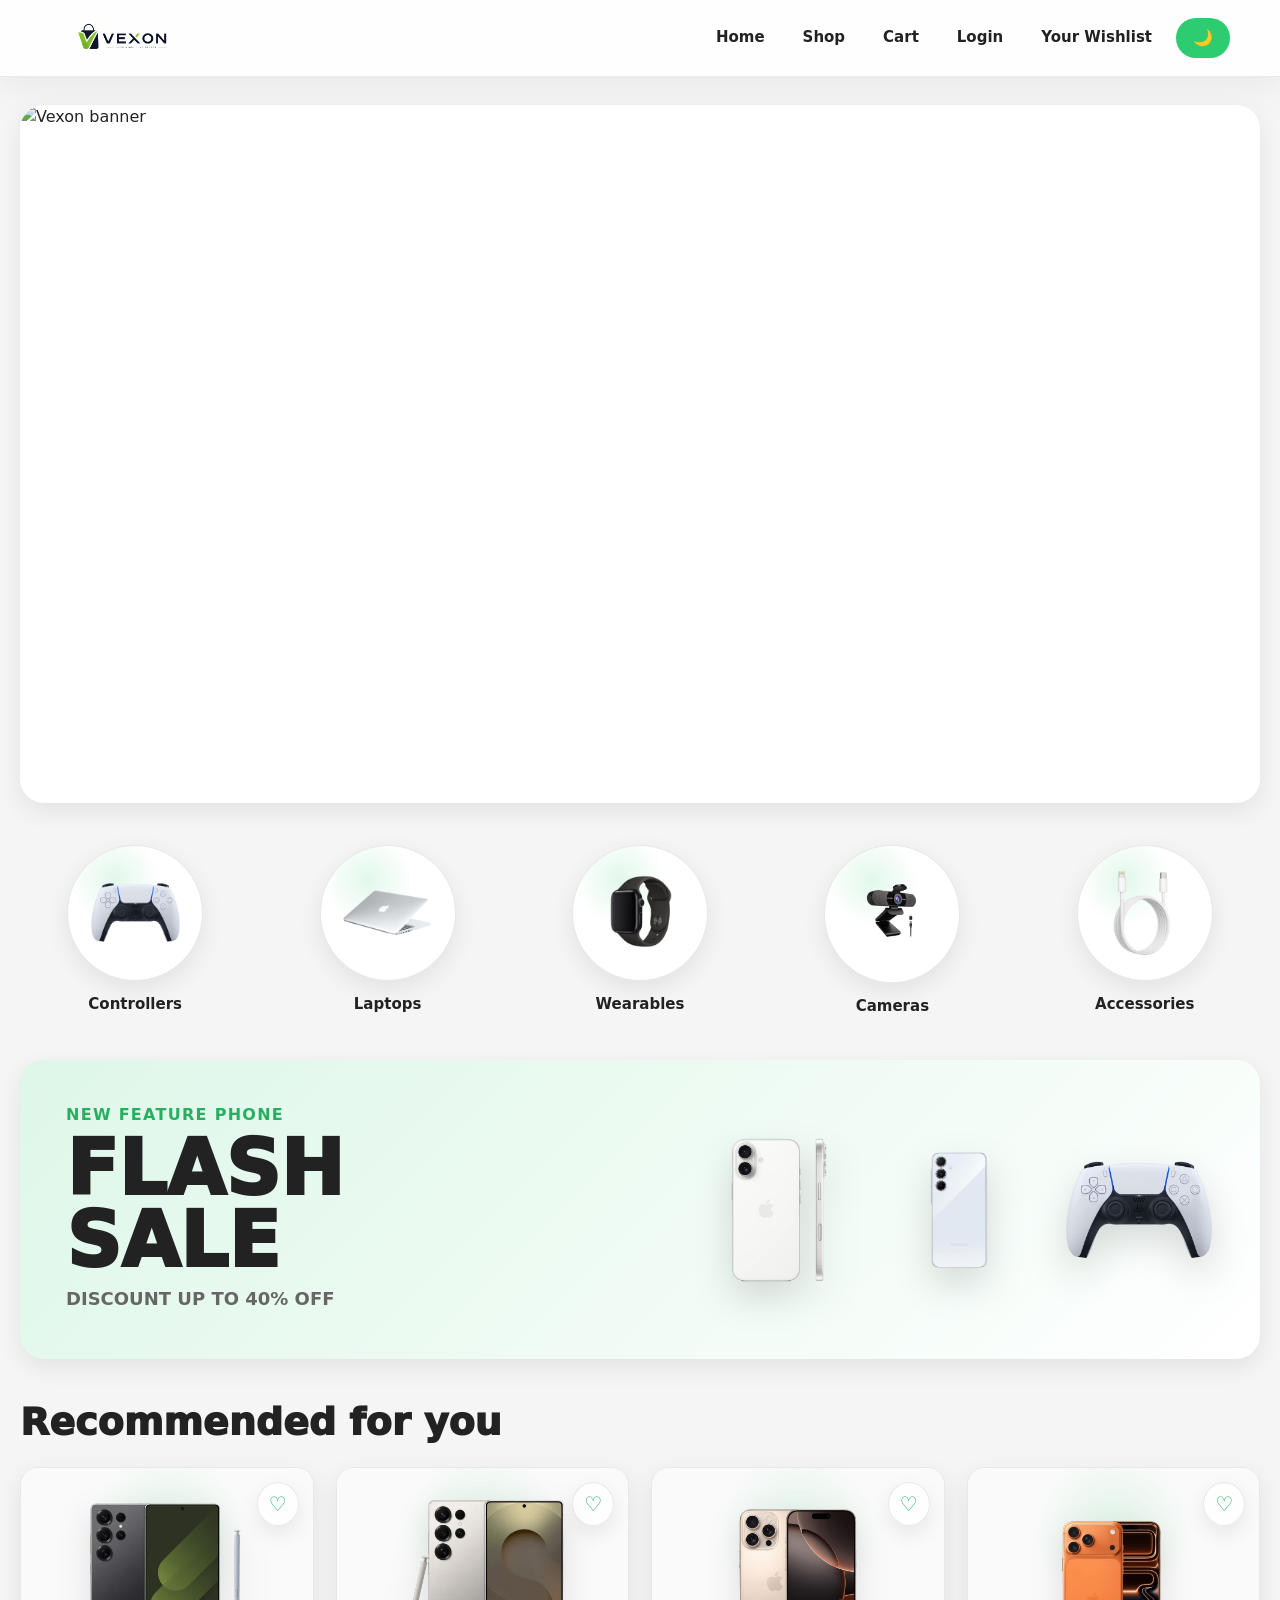
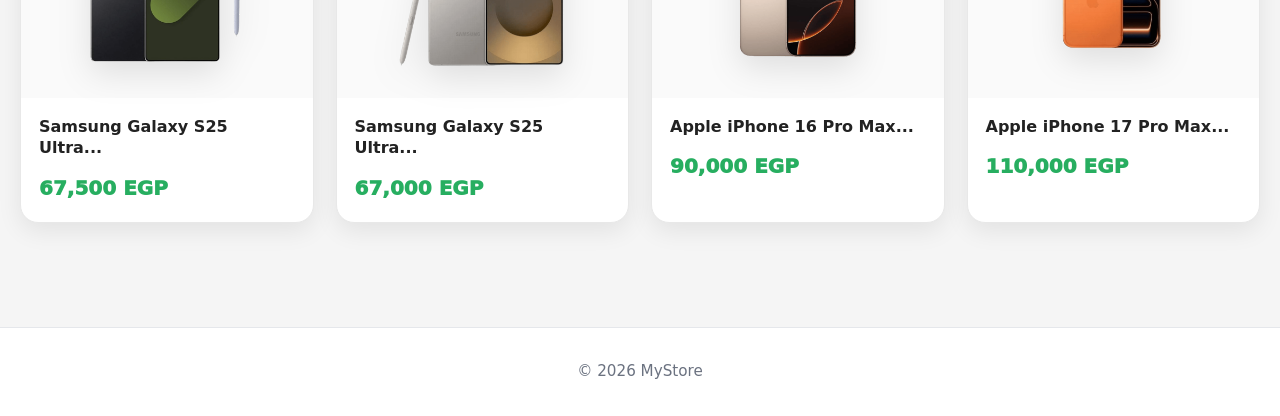
==== commit de09209a: "Update index.html" ====
--- a/pages/index.html
+++ b/pages/index.html
@@ -6,7 +6,7 @@
   <title>MyStore</title>
   <link rel="stylesheet" href="../css/style.css">
   <link rel="stylesheet" href="../css/light-theme.css" id="theme-link">
-  <link rel="stylesheet" href="../css/index-style.css">
+  <link rel="stylesheet" href="../css/index.css">
 </head>
 <body>
       <!-- Navbar -->
@@ -80,69 +80,74 @@
             
             <div class="carousel-container">
                 
-                <!-- Card 1: Samsung Galaxy S26 Ultra Black -->
-                <div class="product-card">
-                    <div class="image-wrapper">
-                        <button class="btn-icon btn-wishlist">♡</button>
-                        <img src="../images/products/1.png" alt="Samsung Galaxy S25 Ultra Black">
-                    </div>
-                    <div class="card-content">
-                        <h3 class="product-title">Samsung Galaxy S25 Ultra AI Dual SIM Titanium Black 12GB RAM 256GB 5G -east</h3>
-                    <div class="price-block">
-                        <span class="currency">67,500 EGP</span>
-                    </div>
-                    </div>
-                </div>
+                <div class="carousel-container">
 
-                <!-- Card 2: Samsung Galaxy S25 Ultra Grey -->
-                <div class="product-card">
-                    <div class="image-wrapper">
-                        <button class="btn-icon btn-wishlist">♡</button>
-                        <img src="../images/products/3.png" alt="Samsung Galaxy S25 Ultra Grey">
-                    </div>
-                    <div class="card-content">
-                        <h3 class="product-title">Samsung Galaxy S25 Ultra AI Dual SIM Titanium Grey 12GB RAM 256GB 5G - Middle East</h3>
-                    <div class="price-block">
-                        <span class="currency">67,000 EGP</span>
-                    </div>
-                    </div>
-                </div>
+  <!-- Card 1 -->
+  <div class="product-card">
+    <div class="image-wrapper">
+      <button class="btn-icon btn-wishlist">♡</button>
+      <img src="../images/products/1.png">
+    </div>
 
-                <!-- Card 3: Apple iPhone 16 Pro Max -->
-                <div class="product-card">
-                    <div class="image-wrapper">
-                        <button class="btn-icon btn-wishlist">♡</button>
-                        <img src="../images/products/4.png" alt="Apple iPhone 16 Pro Max">
-                    </div>
-                    <div class="card-content">
-                        <h3 class="product-title">Apple iPhone 16 Pro Max 256GB Desert Titanium 5G With FaceTime - Middle East</h3>
-                    </div>
-                    <div class="price-block">
-                        <span class="currency">90,000 EGP</span>>
-                    </div>
-                    </div>
-                </div>
+    <div class="card-content">
+      <h3 class="product-title">Samsung Galaxy S25 Ultra...</h3>
+      <div class="price-block">
+        <span class="currency">67,500 EGP</span>
+      </div>
+    </div>
+  </div>
 
-                <!-- Card 4: Apple iPhone 17 Pro Max -->
-                <div class="product-card">
-                    <div class="image-wrapper">
-                        <button class="btn-icon btn-wishlist">♡</button>
-                        <img src="../images/products/2.png" alt="Apple iPhone 17 Pro Max">
-                    </div>
-                    <div class="card-content">
-                        <h3 class="product-title">Apple iPhone 17 Pro Max 256GB  orange 5G With FaceTime - Middle East</h3>
-                    </div>
-                    <div class="price-block">
-                        <span class="currency">110,000 EGP</span>>
-                    </div>
-                    </div>
-                </div>
-            </div>
+  <!-- Card 2 -->
+  <div class="product-card">
+    <div class="image-wrapper">
+      <button class="btn-icon btn-wishlist">♡</button>
+      <img src="../images/products/3.png">
+    </div>
+
+    <div class="card-content">
+      <h3 class="product-title">Samsung Galaxy S25 Ultra...</h3>
+      <div class="price-block">
+        <span class="currency">67,000 EGP</span>
+      </div>
+    </div>
+  </div>
+
+  <!-- Card 3 (FIXED) -->
+  <div class="product-card">
+    <div class="image-wrapper">
+      <button class="btn-icon btn-wishlist">♡</button>
+      <img src="../images/products/4.png">
+    </div>
+
+    <div class="card-content">
+      <h3 class="product-title">Apple iPhone 16 Pro Max...</h3>
+      <div class="price-block">
+        <span class="currency">90,000 EGP</span>
+      </div>
+    </div>
+  </div>
+
+  <!-- Card 4 -->
+  <div class="product-card">
+    <div class="image-wrapper">
+      <button class="btn-icon btn-wishlist">♡</button>
+      <img src="../images/products/2.png">
+    </div>
+
+    <div class="card-content">
+      <h3 class="product-title">Apple iPhone 17 Pro Max...</h3>
+      <div class="price-block">
+        <span class="currency">110,000 EGP</span>
+      </div>
+    </div>
+  </div>
+
+</div>
         </section>  
     </main>
      <!-- Footer -->
     <footer id="footer"></footer>
 
-    <script src="../js/main.js"></script
+    <script src="../js/main.js"></script>
 </body>
 </html>
--- a/css/style.css
+++ b/css/style.css
@@ -308,7 +308,35 @@
   height: 60px;
   cursor: pointer;
 }
-
+/* حجم اللوجو */
+.logo img {
+  height: 60px;
+  cursor: pointer;
+}
+
+/* ========================= */
+/* LOGO THEME SWITCH */
+/* ========================= */
+
+.logo-light,
+.logo-dark {
+  height: 60px;
+  transition: opacity 0.3s ease;
+}
+
+/* Light Mode */
+.logo-dark {
+  display: none;
+}
+
+/* Dark Mode */
+.dark-theme .logo-light {
+  display: none;
+}
+
+.dark-theme .logo-dark {
+  display: inline;
+}
 #navbar ul,
 #Navbar ul {
   display: flex;
@@ -363,6 +391,7 @@
   transform: translateY(-1px);
 }
 
+
 /* Footer */
 #footer {
   margin-top: var(--space-12);
--- a/css/light-theme.css
+++ b/css/light-theme.css
@@ -1,6 +1,6 @@
 /* ==========================================================================
    MyStore Light Theme
-   By usef
+   Defines color variables consumed by style.css and page styles
    ========================================================================== */
 
 :root {
--- a/css/index.css
+++ b/css/index.css
@@ -0,0 +1,557 @@
+/* =========================
+   Home Page - index.css
+   Modern e-commerce UI
+   ========================= */
+
+:root {
+  --home-primary: #2ecc71;
+  --home-primary-dark: #27ae60;
+  --home-bg: #f5f5f5;
+  --home-text: #222;
+  --home-muted: #666;
+  --home-white: #fff;
+  --home-border: #e8e8e8;
+  --home-shadow-sm: 0 8px 24px rgba(0, 0, 0, 0.08);
+  --home-shadow-md: 0 16px 42px rgba(0, 0, 0, 0.12);
+  --home-radius: 18px;
+  --home-transition: 0.25s ease;
+}
+
+body {
+  background: var(--home-bg);
+  color: var(--home-text);
+}
+
+.container {
+  width: min(1400px, calc(100% - 40px));
+
+  margin: 0 auto;
+}
+
+/* Navbar */
+header {
+  position: sticky;
+  top: 0;
+  z-index: 100;
+  background: rgba(255, 255, 255, 0.92);
+  border-bottom: 1px solid var(--home-border);
+  box-shadow: 0 6px 20px rgba(0, 0, 0, 0.04);
+  backdrop-filter: blur(14px);
+}
+
+header nav,
+#navbar nav,
+#navbar .navbar {
+  width: min(1180px, calc(100% - 32px));
+  min-height: 72px;
+  margin: 0 auto;
+  display: flex;
+  align-items: center;
+  justify-content: space-between;
+  gap: 24px;
+}
+
+header nav img,
+#navbar nav img,
+#navbar .navbar img {
+  max-height: 58px;
+  object-fit: contain;
+}
+
+header nav ul,
+#navbar nav ul,
+#navbar .navbar ul {
+  display: flex;
+  align-items: center;
+  gap: 10px;
+  margin: 0;
+  padding: 0;
+  list-style: none;
+}
+
+header nav li,
+#navbar nav li,
+#navbar .navbar li {
+  display: flex;
+  align-items: center;
+}
+
+header nav a,
+#navbar nav a,
+#navbar .navbar a {
+  display: inline-flex;
+  align-items: center;
+  min-height: 40px;
+  border-radius: 999px;
+  color: var(--home-text);
+  padding: 9px 14px;
+  font-size: 15px;
+  font-weight: 700;
+  text-decoration: none;
+  transition:
+    color var(--home-transition),
+    background-color var(--home-transition),
+    transform var(--home-transition);
+}
+
+header nav a:hover,
+#navbar nav a:hover,
+#navbar .navbar a:hover {
+  background: rgba(46, 204, 113, 0.12);
+  color: var(--home-primary-dark);
+  transform: translateY(-1px);
+}
+
+header nav button,
+#navbar nav button,
+#navbar .navbar button {
+  min-height: 40px;
+  border: 1px solid rgba(46, 204, 113, 0.28);
+  border-radius: 999px;
+  background: var(--home-primary);
+  color: var(--home-white);
+  padding: 9px 16px;
+  font-weight: 800;
+  cursor: pointer;
+  transition:
+    background-color var(--home-transition),
+    box-shadow var(--home-transition),
+    transform var(--home-transition);
+}
+
+header nav button:hover,
+#navbar nav button:hover,
+#navbar .navbar button:hover {
+  background: var(--home-primary-dark);
+  box-shadow: 0 10px 22px rgba(46, 204, 113, 0.28);
+  transform: translateY(-1px);
+}
+
+/* Main spacing */
+main.container {
+  padding: 28px 0 56px;
+}
+
+main section {
+  margin-bottom: 42px;
+}
+
+/* ========================= */
+/* Banner */
+/* ========================= */
+
+section.main-banner {
+  width: 100%;
+  aspect-ratio: 16 / 9; /* يحافظ على نفس نسبة الصورة */
+  overflow: hidden;
+  border-radius: 24px;
+  background: var(--home-white);
+  box-shadow: var(--home-shadow-sm);
+}
+
+section.main-banner img,
+.main-banner .banner-img {
+  width: 100%;
+  height: 100%; /* مهم بدل min/max height */
+  display: block;
+  object-fit: cover;
+  border-radius: inherit;
+  transition:
+    transform 0.45s ease,
+    filter var(--home-transition);
+}
+
+/* Hover effect */
+section.main-banner:hover img {
+  filter: saturate(1.05);
+  transform: scale(1.02);
+}
+/* Categories */
+.categories {
+  display: grid;
+  grid-template-columns: repeat(5, minmax(0, 1fr));
+  gap: 22px;
+  align-items: start;
+}
+
+.categories > .category-item {
+  display: flex;
+  flex-direction: column;
+  align-items: center;
+  gap: 12px;
+  text-align: center;
+  cursor: pointer;
+  transition:
+    color var(--home-transition),
+    transform var(--home-transition);
+}
+
+.category-item > div,
+.controller-container,
+.laptops-container,
+.wearables-container,
+.cameras-container,
+.accessories-container {
+  width: clamp(96px, 11vw, 136px);
+  aspect-ratio: 1;
+  display: flex;
+  align-items: center;
+  justify-content: center;
+  border: 1px solid var(--home-border);
+  border-radius: 50%;
+  background:
+    radial-gradient(circle at 35% 25%, rgba(46, 204, 113, 0.14), transparent 34%),
+    var(--home-white);
+  box-shadow: var(--home-shadow-sm);
+  transition:
+    border-color var(--home-transition),
+    box-shadow var(--home-transition),
+    transform var(--home-transition);
+}
+
+.categories img,
+.category-item img {
+  width: 68%;
+  height: 68%;
+  object-fit: contain;
+  transition: transform var(--home-transition);
+}
+
+.category-item span {
+  color: var(--home-text);
+  font-size: 15px;
+  font-weight: 800;
+  text-transform: capitalize;
+  transition: color var(--home-transition);
+}
+
+.categories > .category-item:hover {
+  transform: translateY(-5px);
+}
+
+.categories > .category-item:hover > div {
+  border-color: rgba(46, 204, 113, 0.42);
+  box-shadow: var(--home-shadow-md);
+}
+
+.categories > .category-item:hover img {
+  transform: scale(1.08);
+}
+
+.categories > .category-item:hover span {
+  color: var(--home-primary-dark);
+}
+
+/* Flash Sale */
+.flash-sale {
+  border-radius: 24px;
+  background:
+    linear-gradient(135deg, rgba(46, 204, 113, 0.16), rgba(255, 255, 255, 0.95)),
+    var(--home-white);
+  box-shadow: var(--home-shadow-sm);
+  overflow: hidden;
+}
+
+.flash-sale .flash-content {
+  min-height: 260px;
+  display: grid;
+  grid-template-columns: minmax(220px, 0.8fr) minmax(0, 1.2fr);
+  align-items: center;
+  gap: 28px;
+  padding: clamp(26px, 4vw, 46px);
+}
+
+.flash-sale .flash-text {
+  display: flex;
+  flex-direction: column;
+  gap: 8px;
+}
+
+.flash-sale h3 {
+  color: var(--home-primary-dark);
+  font-size: clamp(13px, 1.4vw, 16px);
+  font-weight: 900;
+  letter-spacing: 0.08em;
+}
+
+.flash-sale h2 {
+  color: var(--home-text);
+  font-size: clamp(36px, 6vw, 76px);
+  font-weight: 950;
+  line-height: 0.95;
+}
+
+.flash-sale p {
+  color: var(--home-muted);
+  font-size: clamp(15px, 2vw, 18px);
+  font-weight: 800;
+}
+
+.flash-sale .flash-products {
+  display: flex;
+  align-items: center;
+  justify-content: flex-end;
+  gap: clamp(10px, 3vw, 30px);
+}
+
+.flash-sale img {
+  width: min(30%, 150px);
+  aspect-ratio: 1;
+  object-fit: contain;
+  filter: drop-shadow(0 16px 18px rgba(0, 0, 0, 0.14));
+  transition: transform var(--home-transition);
+}
+
+.flash-sale:hover img {
+  transform: translateY(-7px) scale(1.03);
+}
+
+/* Products */
+.recommended-section {
+  margin-bottom: 0;
+}
+
+.section-title {
+  margin-bottom: 22px;
+  color: var(--home-text);
+  font-size: clamp(26px, 3vw, 38px);
+  font-weight: 950;
+}
+
+.carousel-container {
+  display: grid;
+  grid-template-columns: repeat(auto-fit, minmax(260px, 1fr));
+  gap: 22px;
+}
+
+.product-card {
+  position: relative;
+  overflow: hidden;
+  display: flex;
+  flex-direction: column;
+  min-height: 100%;
+  border: 1px solid var(--home-border);
+  border-radius: var(--home-radius);
+  background: var(--home-white);
+  box-shadow: var(--home-shadow-sm);
+  transition:
+    border-color var(--home-transition),
+    box-shadow var(--home-transition),
+    transform var(--home-transition);
+}
+
+.product-card:hover {
+  border-color: rgba(46, 204, 113, 0.42);
+  box-shadow: var(--home-shadow-md);
+  transform: translateY(-6px);
+}
+
+.image-wrapper {
+  position: relative;
+  min-height: 230px;
+  display: flex;
+  align-items: center;
+  justify-content: center;
+  background:
+    radial-gradient(circle at 50% 28%, rgba(46, 204, 113, 0.13), transparent 36%),
+    #fafafa;
+  padding: 22px;
+}
+
+.image-wrapper img {
+  width: min(86%, 190px);
+  height: 180px;
+  object-fit: contain;
+  filter: drop-shadow(0 12px 16px rgba(0, 0, 0, 0.11));
+  transition: transform 0.35s ease;
+}
+
+.product-card:hover .image-wrapper img {
+  transform: scale(1.07);
+}
+
+.btn-icon,
+.btn-wishlist {
+  position: absolute;
+  top: 14px;
+  right: 14px;
+  width: 42px;
+  height: 42px;
+  display: inline-flex;
+  align-items: center;
+  justify-content: center;
+  border: 1px solid var(--home-border);
+  border-radius: 50%;
+  background: rgba(255, 255, 255, 0.9);
+  color: var(--home-primary-dark);
+  font-size: 20px;
+  line-height: 1;
+  cursor: pointer;
+  box-shadow: 0 8px 20px rgba(0, 0, 0, 0.08);
+  transition:
+    background-color var(--home-transition),
+    border-color var(--home-transition),
+    color var(--home-transition),
+    transform var(--home-transition);
+}
+
+.btn-icon:hover,
+.btn-wishlist:hover {
+  border-color: var(--home-primary);
+  background: var(--home-primary);
+  color: var(--home-white);
+  transform: scale(1.08);
+}
+
+.card-content {
+  display: flex;
+  flex-direction: column;
+  gap: 14px;
+  padding: 18px;
+}
+
+.product-title {
+  color: var(--home-text);
+  font-size: 16px;
+  font-weight: 850;
+  line-height: 1.35;
+}
+
+.price-block {
+  margin: 0 18px 18px;
+}
+
+.card-content .price-block {
+  margin: 0;
+}
+
+.currency {
+  color: var(--home-primary-dark);
+  font-size: 20px;
+  font-weight: 950;
+}
+
+/* Footer spacing for this page */
+footer {
+  margin-top: 48px;
+}
+
+/* Responsive */
+@media (max-width: 1024px) {
+  .carousel-container {
+    grid-template-columns: repeat(2, minmax(0, 1fr));
+  }
+
+  .categories {
+    grid-template-columns: repeat(3, minmax(0, 1fr));
+  }
+}
+
+@media (max-width: 760px) {
+  header nav,
+  #navbar nav,
+  #navbar .navbar {
+    min-height: auto;
+    flex-direction: column;
+    align-items: stretch;
+    gap: 12px;
+    padding: 14px 0;
+  }
+
+  header nav ul,
+  #navbar nav ul,
+  #navbar .navbar ul {
+    justify-content: center;
+    flex-wrap: wrap;
+    gap: 8px;
+  }
+
+  header nav a,
+  #navbar nav a,
+  #navbar .navbar a {
+    min-height: 36px;
+    padding: 8px 11px;
+    font-size: 14px;
+  }
+
+  main.container {
+    padding-top: 18px;
+  }
+
+  main section {
+    margin-bottom: 32px;
+  }
+
+  section.main-banner img,
+  .main-banner .banner-img {
+    min-height: 180px;
+    border-radius: 18px;
+  }
+
+  section.main-banner,
+  .flash-sale {
+    border-radius: 18px;
+  }
+
+  .flash-sale .flash-content {
+    grid-template-columns: 1fr;
+    text-align: center;
+  }
+
+  .flash-sale .flash-products {
+    justify-content: center;
+  }
+
+  .flash-sale img {
+    width: min(31%, 110px);
+  }
+
+  .categories {
+    grid-template-columns: repeat(2, minmax(0, 1fr));
+    gap: 18px;
+  }
+
+  .carousel-container {
+    gap: 16px;
+  }
+
+  .image-wrapper {
+    min-height: 190px;
+  }
+
+  .image-wrapper img {
+    height: 150px;
+  }
+}
+
+@media (max-width: 520px) {
+  .container {
+    width: min(100% - 20px, 1180px);
+  }
+
+  .categories,
+  .carousel-container {
+    grid-template-columns: 1fr;
+  }
+
+  .category-item > div,
+  .controller-container,
+  .laptops-container,
+  .wearables-container,
+  .cameras-container,
+  .accessories-container {
+    width: 118px;
+  }
+
+  .product-card {
+    border-radius: 16px;
+  }
+
+  .card-content {
+    padding: 16px;
+  }
+
+  .price-block {
+    margin: 0 16px 16px;
+  }
+}
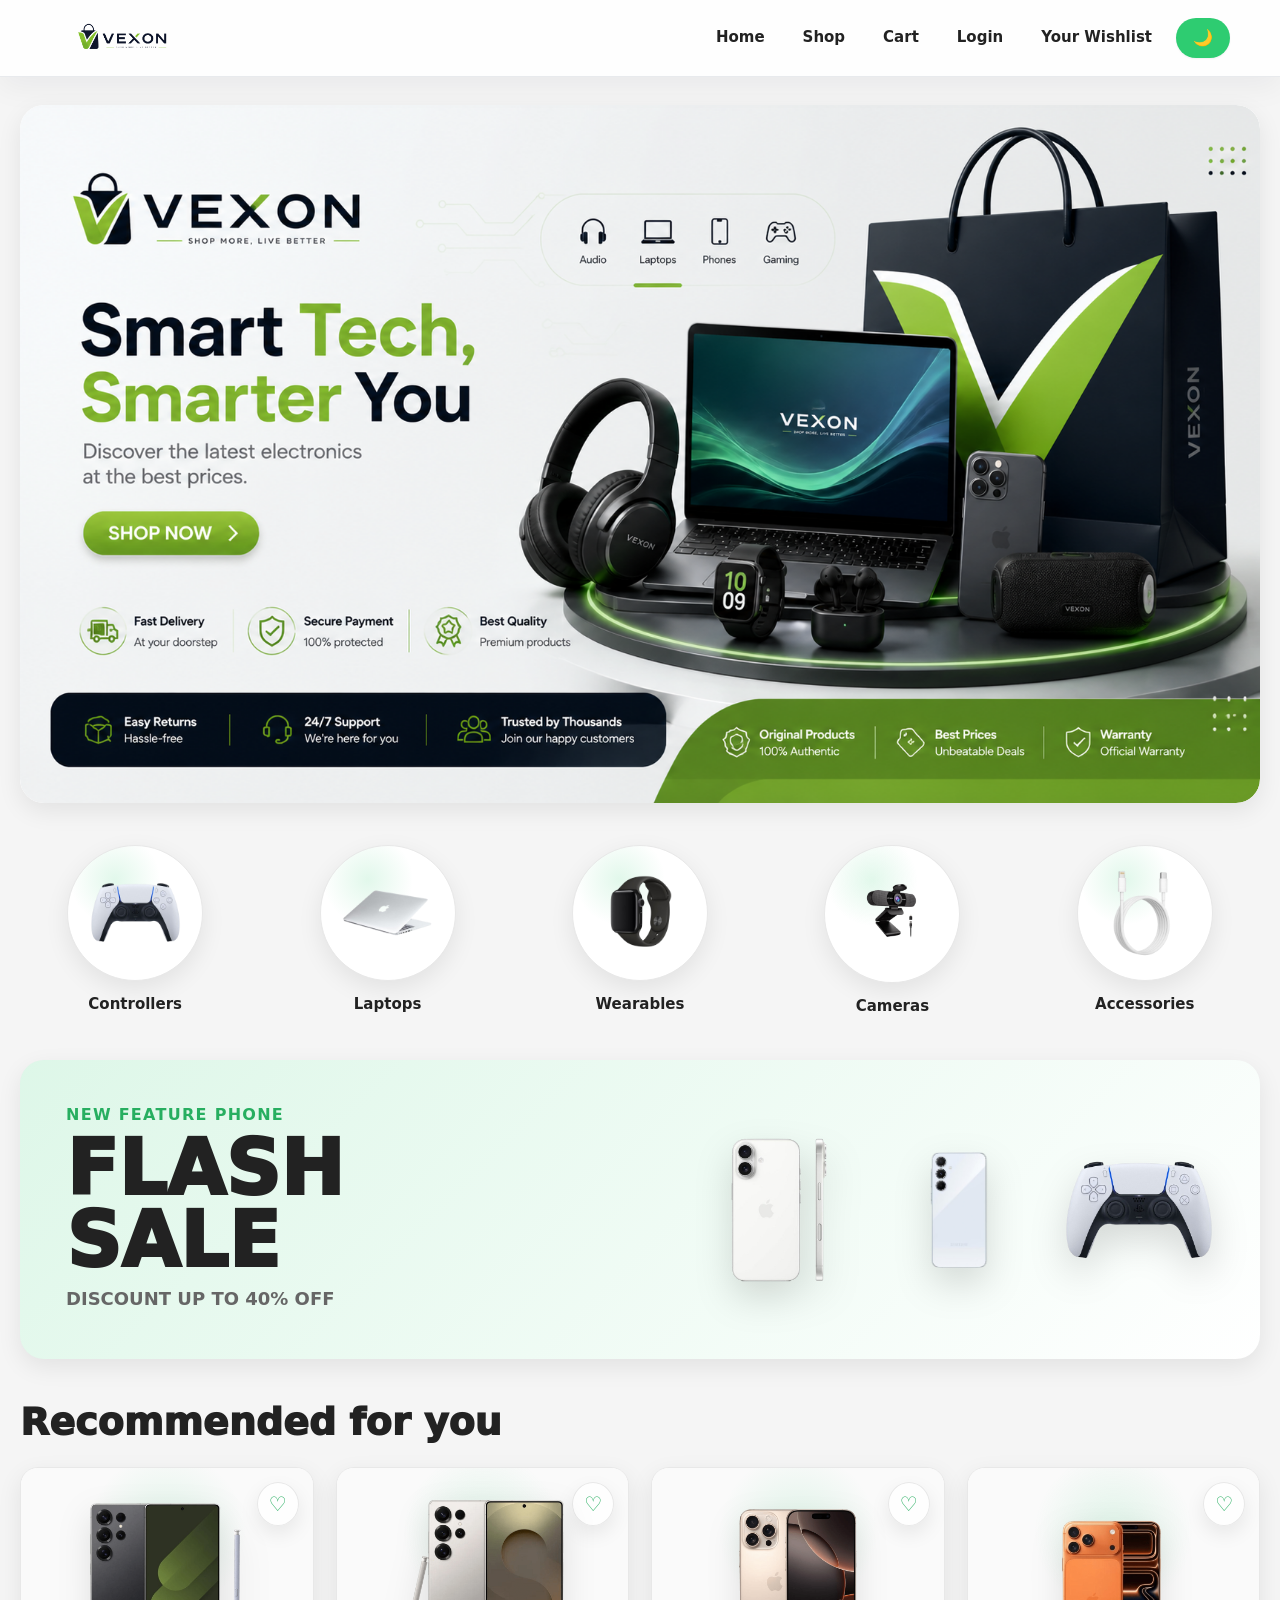
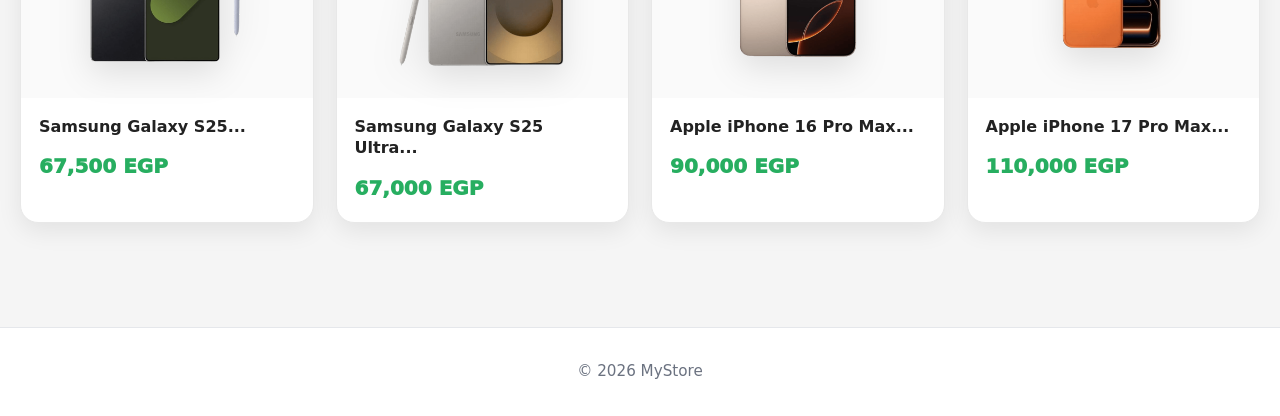
==== commit 7568bf00: "making products in index.html work" ====
--- a/pages/index.html
+++ b/pages/index.html
@@ -68,9 +68,9 @@
                     <p>DISCOUNT UP TO 40% OFF</p>
                 </div>
                 <div class="flash-products">
-                <img src="../images/products/iphone15.png" alt="Sale Phone 1">
-                <img src="../images/products/galaxy.png" alt="Sale Phone 2">
-                <img src="../images/products/ps5-controller.png" alt="Sale Phone 3">
+                <img src="../images/products/iphone15.png" alt="Sale Phone 1" onclick="openDetails('IPhone 15')">
+                <img src="../images/products/galaxy.png" alt="Sale Phone 2" onclick="openDetails('Samsung Galaxy S24')">
+                <img src="../images/products/ps5-controller.png" alt="Sale Phone 3" onclick="openDetails('PS5 Controller')">
                 </div>
             </div>
         </section>
@@ -86,11 +86,11 @@
   <div class="product-card">
     <div class="image-wrapper">
       <button class="btn-icon btn-wishlist">♡</button>
-      <img src="../images/products/1.png">
+      <img src="../images/products/1.png" onclick="openDetails('Samsung Galaxy S25')">
     </div>
 
     <div class="card-content">
-      <h3 class="product-title">Samsung Galaxy S25 Ultra...</h3>
+      <h3 class="product-title">Samsung Galaxy S25...</h3>
       <div class="price-block">
         <span class="currency">67,500 EGP</span>
       </div>
@@ -101,7 +101,7 @@
   <div class="product-card">
     <div class="image-wrapper">
       <button class="btn-icon btn-wishlist">♡</button>
-      <img src="../images/products/3.png">
+      <img src="../images/products/3.png" onclick="openDetails('Samsung Galaxy S25 Ultra')">
     </div>
 
     <div class="card-content">
@@ -116,7 +116,7 @@
   <div class="product-card">
     <div class="image-wrapper">
       <button class="btn-icon btn-wishlist">♡</button>
-      <img src="../images/products/4.png">
+      <img src="../images/products/4.png" onclick="openDetails('Apple iPhone 16 Pro Max')">
     </div>
 
     <div class="card-content">
@@ -131,7 +131,7 @@
   <div class="product-card">
     <div class="image-wrapper">
       <button class="btn-icon btn-wishlist">♡</button>
-      <img src="../images/products/2.png">
+      <img src="../images/products/2.png" onclick="openDetails('Apple iPhone 17 Pro Max')">
     </div>
 
     <div class="card-content">
@@ -147,7 +147,11 @@
     </main>
      <!-- Footer -->
     <footer id="footer"></footer>
-
+    <script>
+      function openDetails(productID){
+          window.location.href = `product-details.html?id=${productID}`;
+      }
+    </script>
     <script src="../js/main.js"></script>
 </body>
 </html>
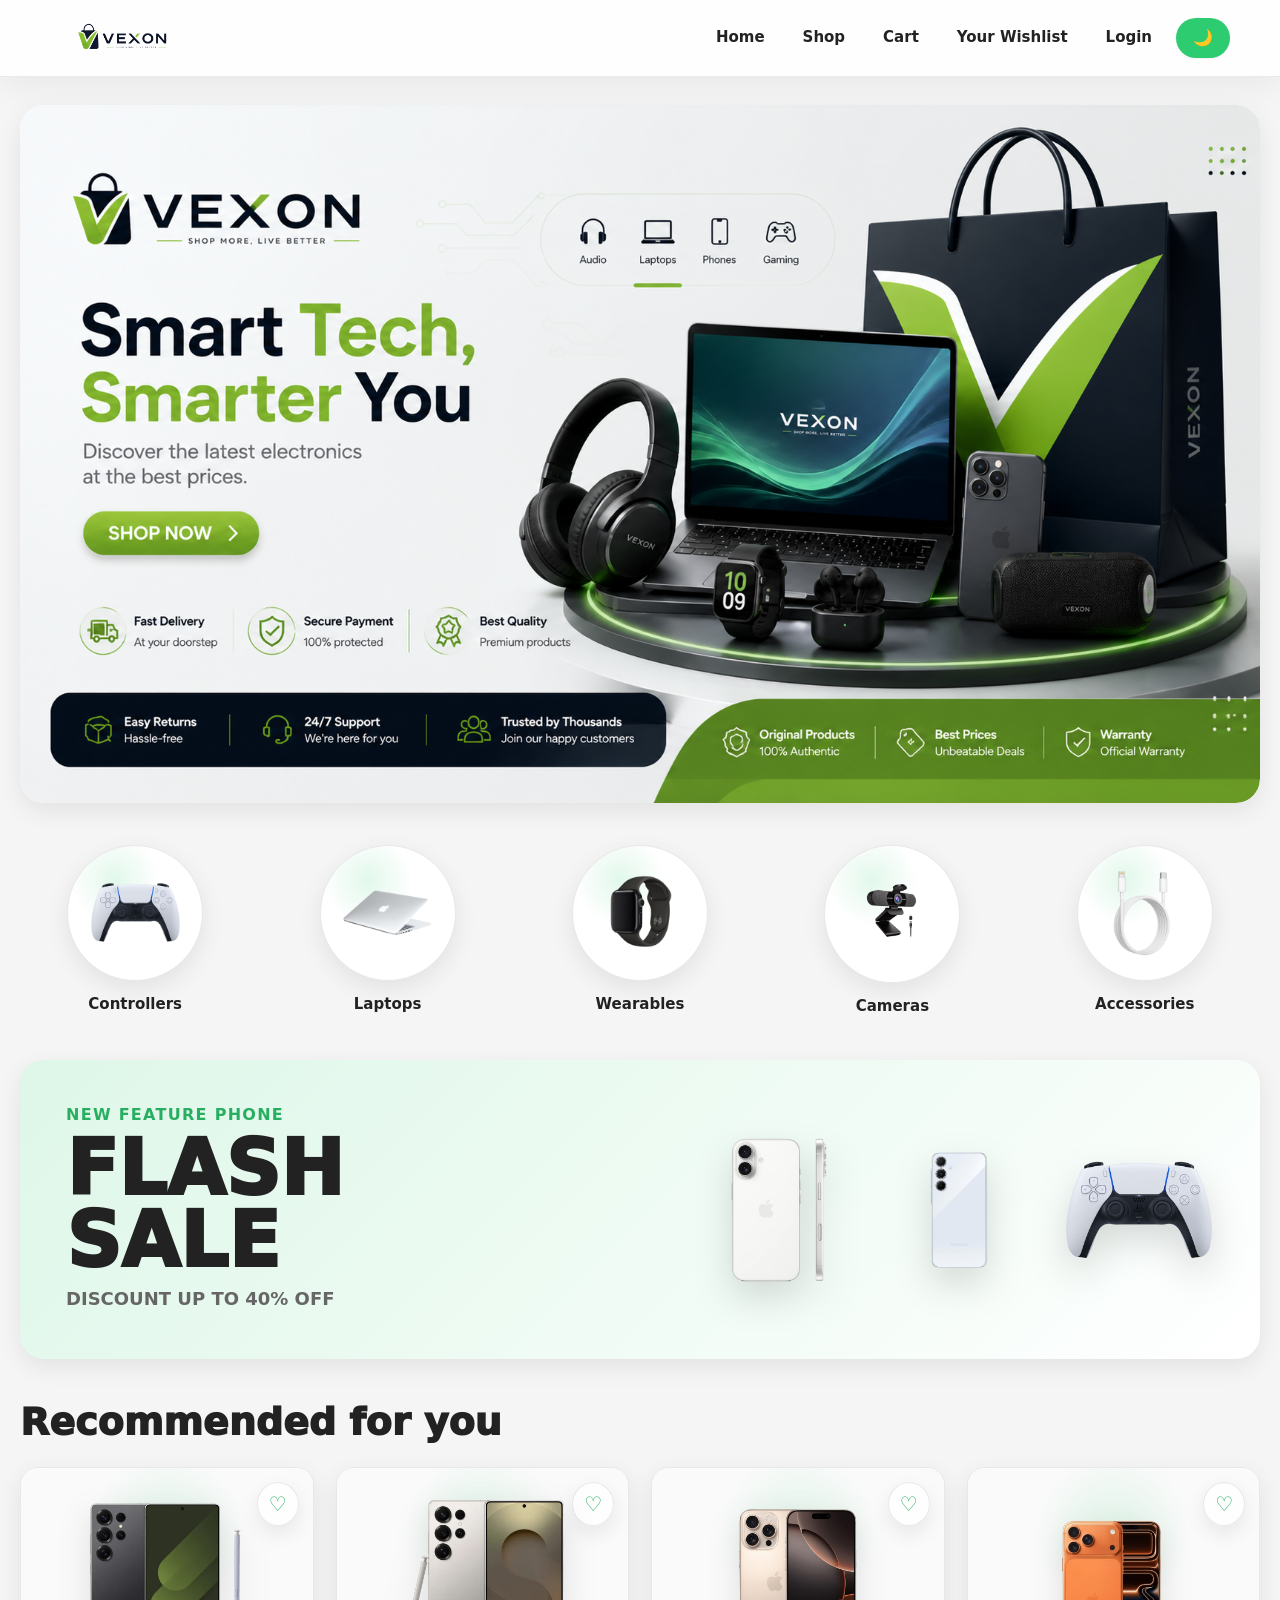
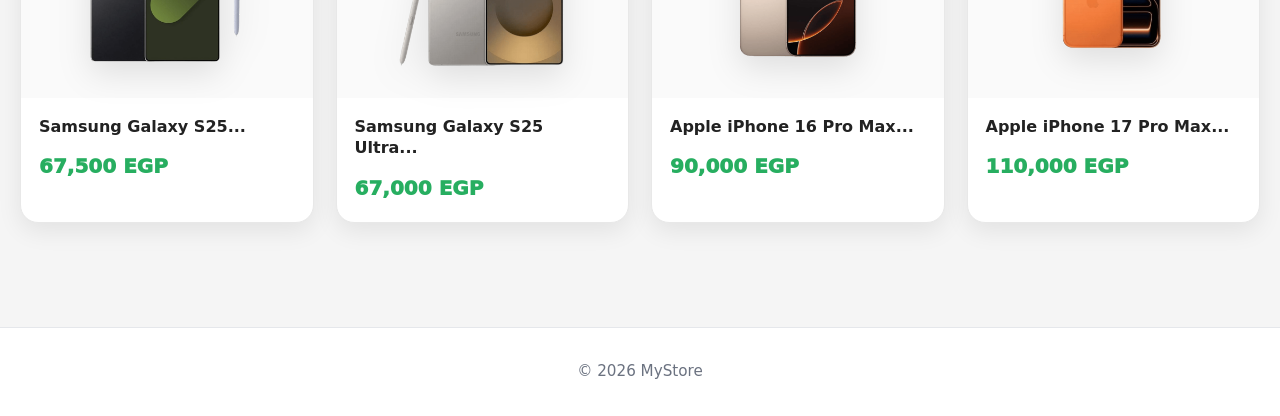
==== commit fe7a50aa: "Update index.html" ====
--- a/pages/index.html
+++ b/pages/index.html
@@ -9,18 +9,18 @@
   <link rel="stylesheet" href="../css/index.css">
 </head>
 <body>
-      <!-- Navbar -->
+      
   <header id="navbar"></header>
 
-    <!-- Main Content -->
+    <!--  Content -->
     <main class="container">
 
-        <!-- Main Banner -->
+        <!--  elBanner -->
         <section class="main-banner">
             <img src="../images/products/banner.png" alt="Vexon banner" class="banner-img">
         </section>
 
-        <!-- Categories Section -->
+        
         <section class="categories">
             <div class="category-item">
                 <div class="controller-container">
@@ -59,7 +59,7 @@
 
         </section>
 
-    <!-- Flash Sale Section -->
+    <!-- elta5fedat Section -->
         <section class="flash-sale">
             <div class="flash-content">
                 <div class="flash-text">
@@ -68,9 +68,9 @@
                     <p>DISCOUNT UP TO 40% OFF</p>
                 </div>
                 <div class="flash-products">
-                <img src="../images/products/iphone15.png" alt="Sale Phone 1" onclick="openDetails('IPhone 15')">
-                <img src="../images/products/galaxy.png" alt="Sale Phone 2" onclick="openDetails('Samsung Galaxy S24')">
-                <img src="../images/products/ps5-controller.png" alt="Sale Phone 3" onclick="openDetails('PS5 Controller')">
+                <img src="../images/products/iphone15.png" alt="Sale Phone 1">
+                <img src="../images/products/galaxy.png" alt="Sale Phone 2">
+                <img src="../images/products/ps5-controller.png" alt="Sale Phone 3">
                 </div>
             </div>
         </section>
@@ -82,7 +82,7 @@
                 
                 <div class="carousel-container">
 
-  <!-- Card 1 -->
+  <!-- 7ot hena samsung s25 1 ya 3abod -->
   <div class="product-card">
     <div class="image-wrapper">
       <button class="btn-icon btn-wishlist">♡</button>
@@ -97,7 +97,7 @@
     </div>
   </div>
 
-  <!-- Card 2 -->
+  <!-- 7ot hena samsung s25 2 ya 3abod -->
   <div class="product-card">
     <div class="image-wrapper">
       <button class="btn-icon btn-wishlist">♡</button>
@@ -112,7 +112,7 @@
     </div>
   </div>
 
-  <!-- Card 3 (FIXED) -->
+  <!-- 7ot hena samsung ip16pm ya 3abod -->
   <div class="product-card">
     <div class="image-wrapper">
       <button class="btn-icon btn-wishlist">♡</button>
@@ -127,7 +127,7 @@
     </div>
   </div>
 
-  <!-- Card 4 -->
+  <!-- 7ot hena samsung ip17pm ya 3abod -->
   <div class="product-card">
     <div class="image-wrapper">
       <button class="btn-icon btn-wishlist">♡</button>
@@ -145,7 +145,7 @@
 </div>
         </section>  
     </main>
-     <!-- Footer -->
+
     <footer id="footer"></footer>
     <script>
       function openDetails(productID){
--- a/css/style.css
+++ b/css/style.css
@@ -1,9 +1,3 @@
-/* ==========================================================================
-   MyStore Global Stylesheet
-   Theme-neutral reset, tokens, typography, controls, navbar, footer, utilities
-   ========================================================================== */
-
-/* Reset */
 *,
 *::before,
 *::after {
@@ -56,7 +50,7 @@
   list-style: none;
 }
 
-/* Base tokens are structural. Theme files provide color values. */
+
 :root {
   --space-1: 0.25rem;
   --space-2: 0.5rem;
@@ -80,7 +74,7 @@
   --transition: 240ms ease;
   --transition-slow: 360ms ease;
 
-  /* Safe defaults; light-theme.css and dark-theme.css override these. */
+
   --bg-color: Canvas;
   --bg-gradient: none;
   --card-color: Canvas;
@@ -123,7 +117,7 @@
   --navbar-border: var(--border-color);
   --navbar-shadow: none;
 
-  /* Backward-compatible aliases used by page-level styles. */
+
   --bg: var(--bg-color);
   --surface: var(--card-color);
   --surface-raised: var(--card-elevated);
@@ -145,7 +139,7 @@
   --ring: var(--focus-ring);
 }
 
-/* Typography */
+
 body {
   background: var(--bg-gradient), var(--bg-color);
   color: var(--text-color);
@@ -179,7 +173,7 @@
   background: var(--selection-bg);
 }
 
-/* Layout */
+
 .container,
 .Container {
   width: min(var(--container), calc(100% - 2rem));
@@ -190,7 +184,7 @@
   width: 100%;
 }
 
-/* Buttons */
+
 button,
 .btn-primary,
 .Btn-primary,
@@ -308,15 +302,11 @@
   height: 60px;
   cursor: pointer;
 }
-/* حجم اللوجو */
+/* ozbot el logo ya usef */
 .logo img {
   height: 60px;
   cursor: pointer;
 }
-
-/* ========================= */
-/* LOGO THEME SWITCH */
-/* ========================= */
 
 .logo-light,
 .logo-dark {
@@ -324,12 +314,9 @@
   transition: opacity 0.3s ease;
 }
 
-/* Light Mode */
 .logo-dark {
   display: none;
 }
-
-/* Dark Mode */
 .dark-theme .logo-light {
   display: none;
 }
@@ -392,7 +379,7 @@
 }
 
 
-/* Footer */
+
 #footer {
   margin-top: var(--space-12);
   border-top: 1px solid var(--border-color);
@@ -406,7 +393,7 @@
   font-size: 0.95rem;
 }
 
-/* Utilities */
+
 .hidden,
 .Hidden {
   display: none !important;
@@ -433,7 +420,7 @@
   white-space: nowrap;
 }
 
-/* Responsive Base */
+
 @media (max-width: 760px) {
   body {
     font-size: 15px;
--- a/css/light-theme.css
+++ b/css/light-theme.css
@@ -1,8 +1,3 @@
-/* ==========================================================================
-   MyStore Light Theme
-   Defines color variables consumed by style.css and page styles
-   ========================================================================== */
-
 :root {
   color-scheme: light;
 
@@ -59,7 +54,7 @@
   --primary-shadow-hover: 0 16px 30px rgba(37, 99, 235, 0.28);
   --focus-ring: 0 0 0 4px rgba(37, 99, 235, 0.16);
 
-  /* Backward-compatible aliases used by existing page styles. */
+
   --bg: var(--bg-color);
   --surface: var(--card-color);
   --surface-raised: var(--card-elevated);
--- a/css/index.css
+++ b/css/index.css
@@ -1,8 +1,3 @@
-/* =========================
-   Home Page - index.css
-   Modern e-commerce UI
-   ========================= */
-
 :root {
   --home-primary: #2ecc71;
   --home-primary-dark: #27ae60;
@@ -127,7 +122,6 @@
   transform: translateY(-1px);
 }
 
-/* Main spacing */
 main.container {
   padding: 28px 0 56px;
 }
@@ -136,13 +130,11 @@
   margin-bottom: 42px;
 }
 
-/* ========================= */
 /* Banner */
-/* ========================= */
 
 section.main-banner {
   width: 100%;
-  aspect-ratio: 16 / 9; /* يحافظ على نفس نسبة الصورة */
+  aspect-ratio: 16 / 9; 
   overflow: hidden;
   border-radius: 24px;
   background: var(--home-white);
@@ -152,7 +144,7 @@
 section.main-banner img,
 .main-banner .banner-img {
   width: 100%;
-  height: 100%; /* مهم بدل min/max height */
+  height: 100%; 
   display: block;
   object-fit: cover;
   border-radius: inherit;
@@ -161,7 +153,7 @@
     filter var(--home-transition);
 }
 
-/* Hover effect */
+
 section.main-banner:hover img {
   filter: saturate(1.05);
   transform: scale(1.02);
@@ -242,7 +234,7 @@
   color: var(--home-primary-dark);
 }
 
-/* Flash Sale */
+/* elta5fedat */
 .flash-sale {
   border-radius: 24px;
   background:
@@ -431,12 +423,10 @@
   font-weight: 950;
 }
 
-/* Footer spacing for this page */
 footer {
   margin-top: 48px;
 }
 
-/* Responsive */
 @media (max-width: 1024px) {
   .carousel-container {
     grid-template-columns: repeat(2, minmax(0, 1fr));
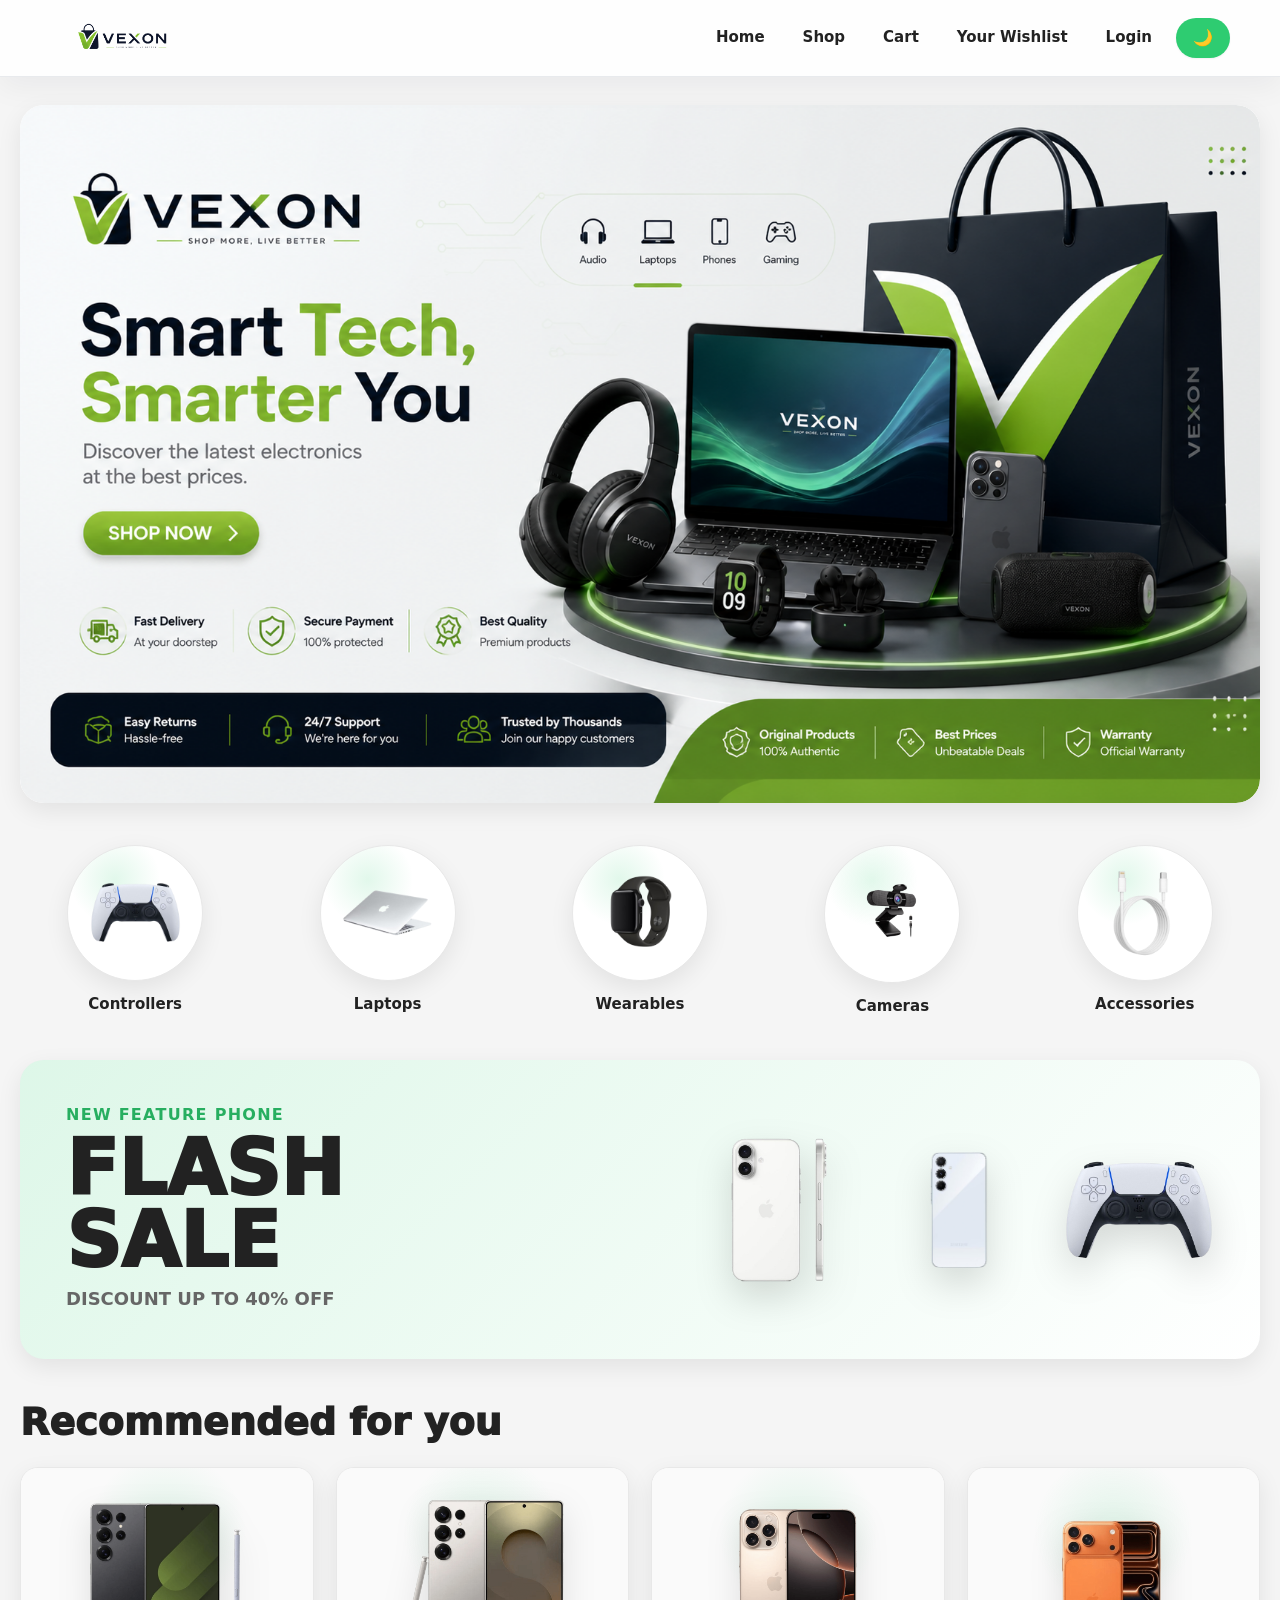
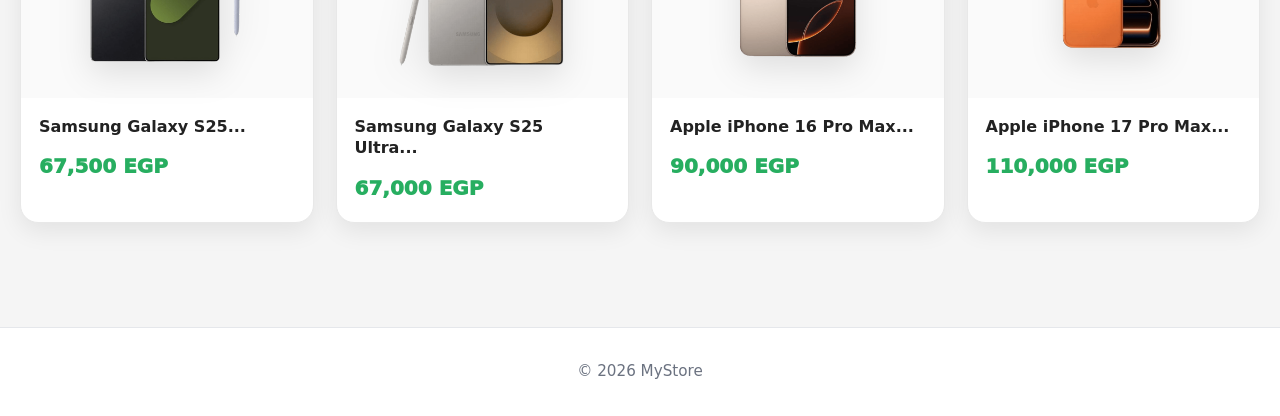
==== commit 876f21af: "removing useless wishlist buttons" ====
--- a/pages/index.html
+++ b/pages/index.html
@@ -12,10 +12,8 @@
       
   <header id="navbar"></header>
 
-    <!--  Content -->
     <main class="container">
 
-        <!--  elBanner -->
         <section class="main-banner">
             <img src="../images/products/banner.png" alt="Vexon banner" class="banner-img">
         </section>
@@ -59,7 +57,6 @@
 
         </section>
 
-    <!-- elta5fedat Section -->
         <section class="flash-sale">
             <div class="flash-content">
                 <div class="flash-text">
@@ -85,7 +82,6 @@
   <!-- 7ot hena samsung s25 1 ya 3abod -->
   <div class="product-card">
     <div class="image-wrapper">
-      <button class="btn-icon btn-wishlist">♡</button>
       <img src="../images/products/1.png" onclick="openDetails('Samsung Galaxy S25')">
     </div>
 
@@ -100,7 +96,6 @@
   <!-- 7ot hena samsung s25 2 ya 3abod -->
   <div class="product-card">
     <div class="image-wrapper">
-      <button class="btn-icon btn-wishlist">♡</button>
       <img src="../images/products/3.png" onclick="openDetails('Samsung Galaxy S25 Ultra')">
     </div>
 
@@ -115,7 +110,6 @@
   <!-- 7ot hena samsung ip16pm ya 3abod -->
   <div class="product-card">
     <div class="image-wrapper">
-      <button class="btn-icon btn-wishlist">♡</button>
       <img src="../images/products/4.png" onclick="openDetails('Apple iPhone 16 Pro Max')">
     </div>
 
@@ -130,7 +124,6 @@
   <!-- 7ot hena samsung ip17pm ya 3abod -->
   <div class="product-card">
     <div class="image-wrapper">
-      <button class="btn-icon btn-wishlist">♡</button>
       <img src="../images/products/2.png" onclick="openDetails('Apple iPhone 17 Pro Max')">
     </div>
 
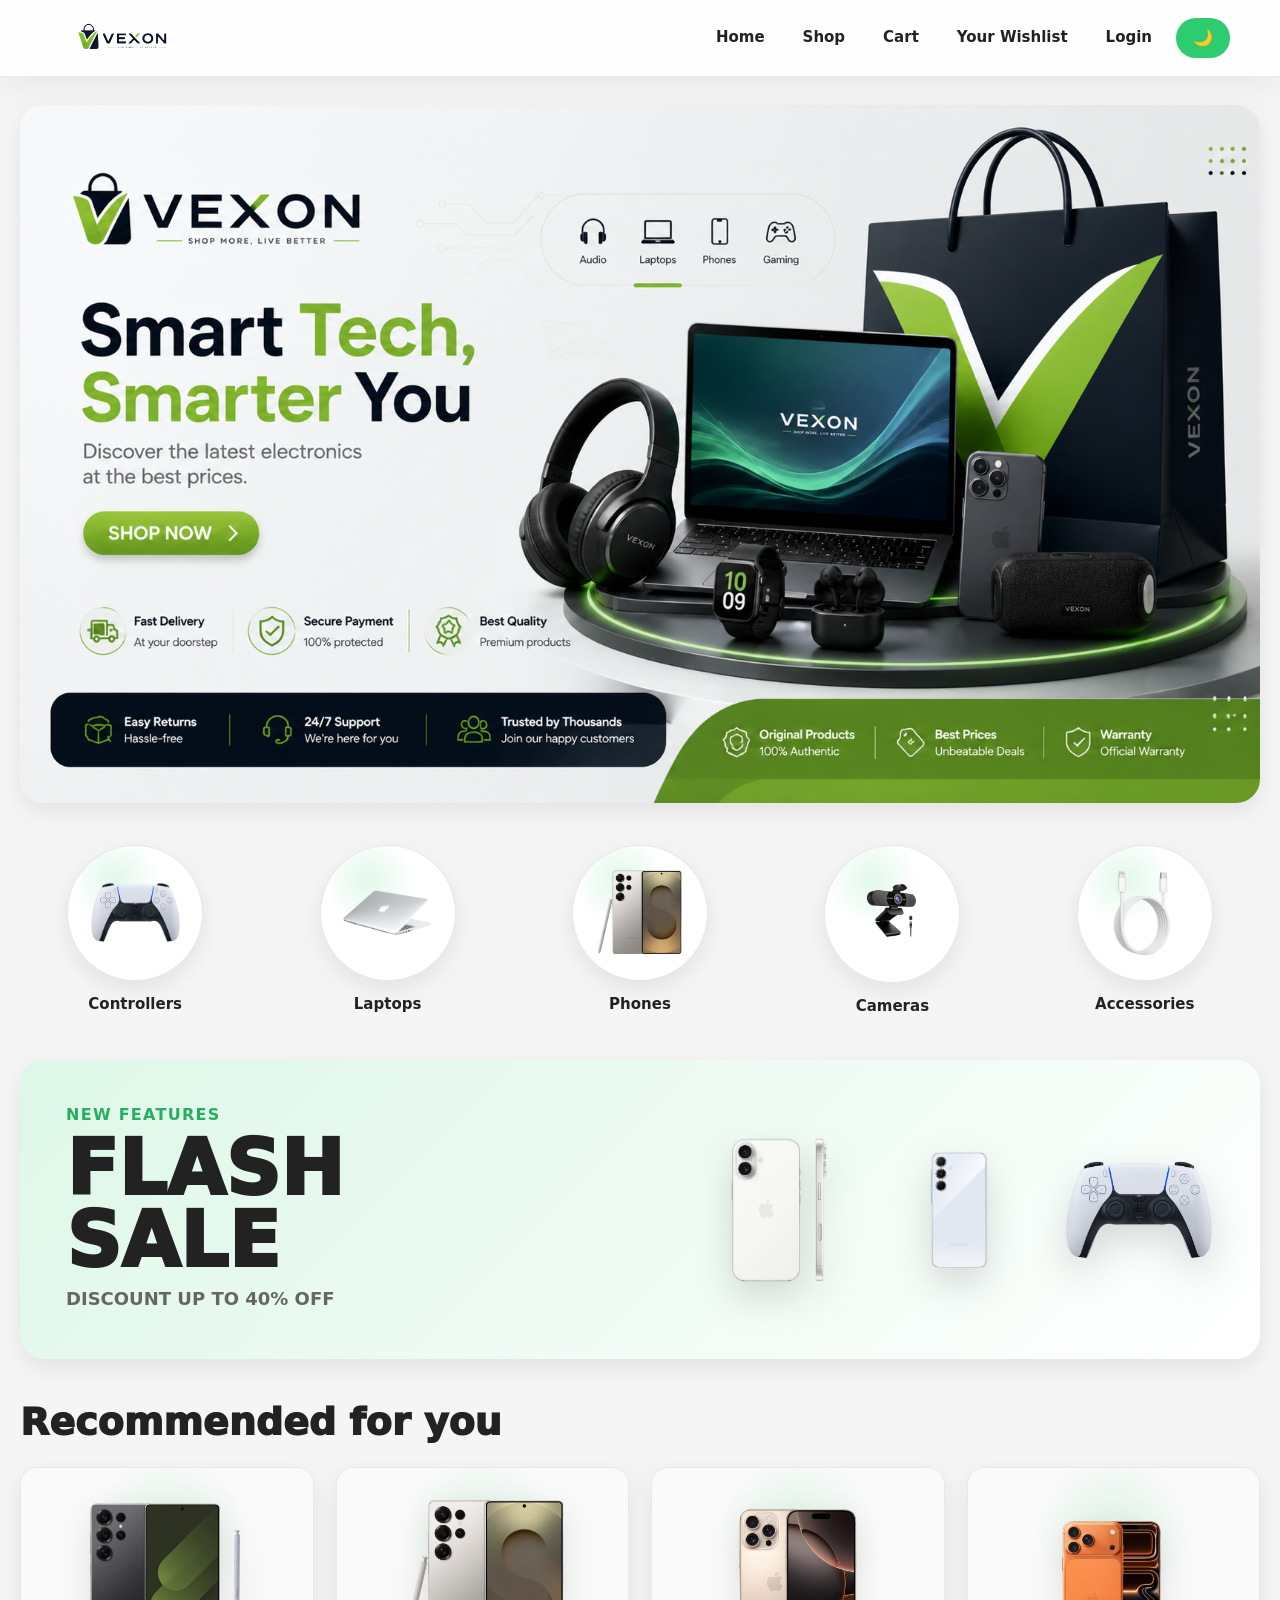
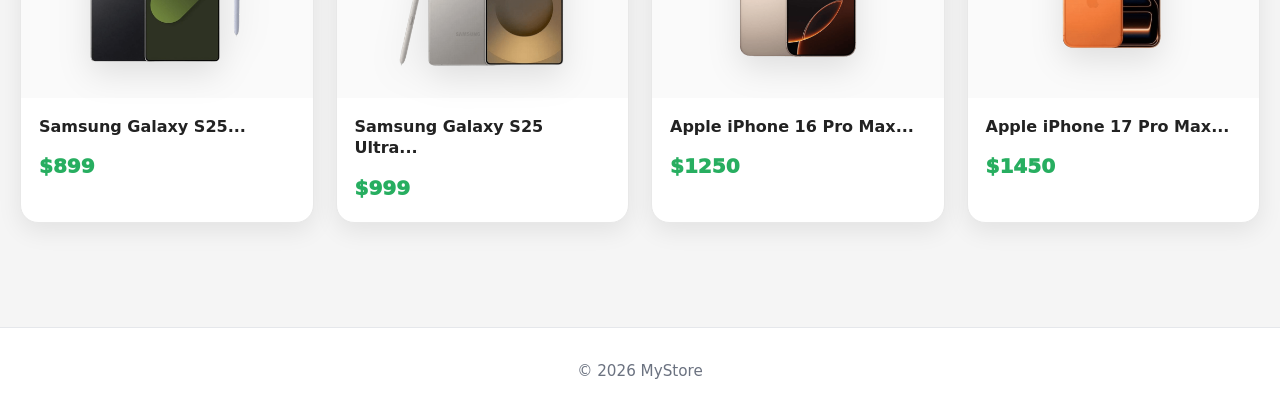
==== commit 84d40064: "Update index.html" ====
--- a/pages/index.html
+++ b/pages/index.html
@@ -15,30 +15,29 @@
     <main class="container">
 
         <section class="main-banner">
-            <img src="../images/products/banner.png" alt="Vexon banner" class="banner-img">
+           <a href="shop.html"><img src="../images/products/banner.png"  alt="Vexon banner" class="banner-img"></a> 
         </section>
 
-        
         <section class="categories">
-            <div class="category-item">
+           <div class="category-item">
                 <div class="controller-container">
-                    <img src="../images/products/ps5-controller.png" alt="controller">
+                    <img src="../images/products/ps5-controller.png" alt="controller" >
                 </div>
                 <span>controllers</span>
             </div>
-            
+            </li>
             <div class="category-item">
                 <div class="laptops-container">
-                    <img src="../images/products/macbook-pro.png" alt="Laptops">
+                    <img src="../images/products/macbook-pro.png" alt="Laptops"onclick="changeCategory('laptops')">
                 </div>
                 <span>Laptops</span>
             </div>
             
             <div class="category-item">
-                <div class="wearables-container">
-                    <img src="../images/products/watch.png" alt="Wearables">
+                <div class="Phone-container">
+                    <img src="../images/products/3.png" alt="Phones">
                 </div>
-                <span>Wearables</span>
+                <span>phones</span>
             </div>
             
             <div class="category-item">
@@ -50,7 +49,7 @@
 
             <div class="category-item">
                 <div class="accessories-container">
-                    <img src="../images/products/charging-cable.png" alt="Footwear">
+                    <img src="../images/products/charging-cable.png" alt="accessories">
                 </div>
                 <span>Accessories</span>
             </div>
@@ -60,14 +59,14 @@
         <section class="flash-sale">
             <div class="flash-content">
                 <div class="flash-text">
-                    <h3>NEW FEATURE PHONE</h3>
+                    <h3>NEW FEATURES</h3>
                     <h2>FLASH SALE</h2>
                     <p>DISCOUNT UP TO 40% OFF</p>
                 </div>
                 <div class="flash-products">
-                <img src="../images/products/iphone15.png" alt="Sale Phone 1">
-                <img src="../images/products/galaxy.png" alt="Sale Phone 2">
-                <img src="../images/products/ps5-controller.png" alt="Sale Phone 3">
+                <img src="../images/products/iphone15.png" alt="Sale Phone 1" onclick="openDetails('iPhone 15')">
+                <img src="../images/products/galaxy.png" alt="Sale Phone 2" onclick="openDetails('Samsung Galaxy S24')">
+                <img src="../images/products/ps5-controller.png" alt="Sale Phone 3"onclick="openDetails('PS5 Controller')">
                 </div>
             </div>
         </section>
@@ -88,7 +87,7 @@
     <div class="card-content">
       <h3 class="product-title">Samsung Galaxy S25...</h3>
       <div class="price-block">
-        <span class="currency">67,500 EGP</span>
+        <span class="currency">$899</span>
       </div>
     </div>
   </div>
@@ -102,7 +101,7 @@
     <div class="card-content">
       <h3 class="product-title">Samsung Galaxy S25 Ultra...</h3>
       <div class="price-block">
-        <span class="currency">67,000 EGP</span>
+        <span class="currency">$999</span>
       </div>
     </div>
   </div>
@@ -116,7 +115,7 @@
     <div class="card-content">
       <h3 class="product-title">Apple iPhone 16 Pro Max...</h3>
       <div class="price-block">
-        <span class="currency">90,000 EGP</span>
+        <span class="currency">$1250</span>
       </div>
     </div>
   </div>
@@ -130,7 +129,7 @@
     <div class="card-content">
       <h3 class="product-title">Apple iPhone 17 Pro Max...</h3>
       <div class="price-block">
-        <span class="currency">110,000 EGP</span>
+        <span class="currency">$1450</span>
       </div>
     </div>
   </div>
